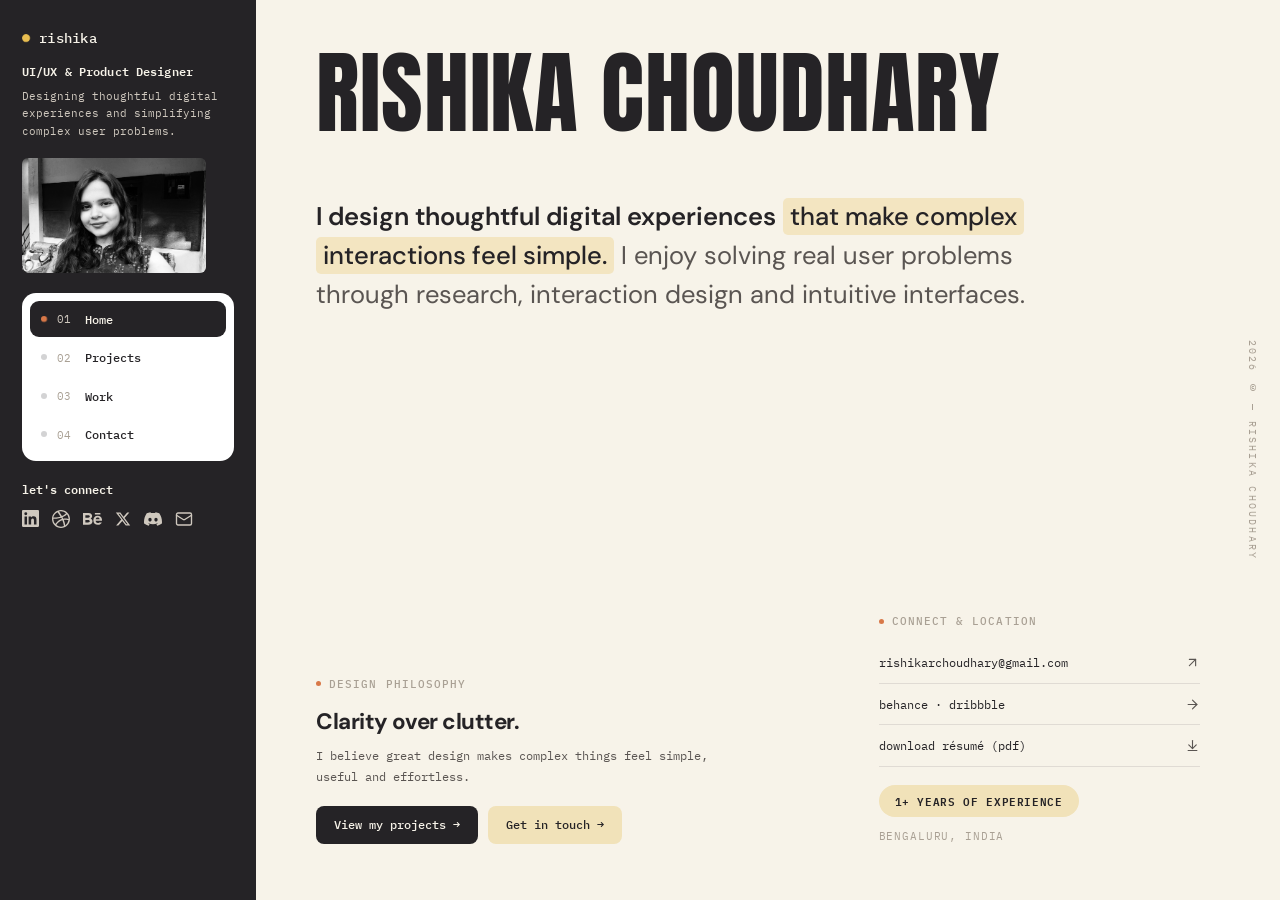
==== index.html @ 80fb3ec4 "Add Kinesize case study page and featured client-work tier (draft, unpublished) Co-Authored-By: Clau" ====
<!DOCTYPE html>
<html lang="en">
<head>
  <meta charset="UTF-8" />
  <meta name="viewport" content="width=device-width, initial-scale=1.0" />
  <title>Rishika Choudhary — UI/UX &amp; Product Designer</title>
  <meta name="description" content="Personal product design portfolio of Rishika Choudhary, UI/UX & Product Designer based in Bengaluru, India." />

  <!-- Browser tab icon -->
  <link rel="icon" href="favicon.svg" type="image/svg+xml" />

  <!-- Link preview (LinkedIn, WhatsApp, Slack, X) -->
  <meta property="og:type" content="website" />
  <meta property="og:url" content="https://rishikarc11.github.io/rishika-portfolio/" />
  <meta property="og:title" content="Rishika Choudhary — UI/UX &amp; Product Designer" />
  <meta property="og:description" content="I design thoughtful digital experiences that make complex interactions feel simple. Based in Bengaluru, India." />
  <meta property="og:image" content="https://rishikarc11.github.io/rishika-portfolio/og-image.png" />
  <meta property="og:image:width" content="1200" />
  <meta property="og:image:height" content="630" />
  <meta name="twitter:card" content="summary_large_image" />
  <meta name="twitter:title" content="Rishika Choudhary — UI/UX &amp; Product Designer" />
  <meta name="twitter:description" content="I design thoughtful digital experiences that make complex interactions feel simple." />
  <meta name="twitter:image" content="https://rishikarc11.github.io/rishika-portfolio/og-image.png" />

  <link rel="preconnect" href="https://fonts.googleapis.com" />
  <link rel="preconnect" href="https://fonts.gstatic.com" crossorigin />
  <link href="https://fonts.googleapis.com/css2?family=Anton&family=DM+Sans:ital,opsz,wght@0,9..40,400;0,9..40,500;0,9..40,600;0,9..40,700;1,9..40,400&family=IBM+Plex+Mono:wght@400;500;600&display=swap" rel="stylesheet" />
  <link rel="stylesheet" href="styles.css" />
</head>
<body>

  <!-- Mobile compact top bar -->
  <header class="mobile-header" aria-label="Mobile Navigation">
    <div class="mobile-brand">
      <span class="brand-breathe-dot" aria-hidden="true"></span>
      <span class="mobile-brand-name">rishika</span>
    </div>
    <button type="button" class="mobile-menu-toggle" id="mobileMenuToggle"
      aria-expanded="false" aria-controls="sidebar" aria-label="Open navigation menu">
      <svg width="22" height="22" viewBox="0 0 24 24" fill="none" stroke="currentColor"
        stroke-width="1.8" stroke-linecap="round" stroke-linejoin="round" aria-hidden="true">
        <line x1="4" y1="6" x2="20" y2="6"/><line x1="4" y1="12" x2="20" y2="12"/><line x1="4" y1="18" x2="20" y2="18"/>
      </svg>
    </button>
  </header>

  <div class="sidebar-backdrop" id="sidebarBackdrop" aria-hidden="true"></div>
  <div class="toast-banner" id="copyToast" role="status" aria-live="polite" hidden>Discord username copied</div>

  <div class="layout">

    <!-- =====================================================================
         FIXED LEFT SIDEBAR
         ===================================================================== -->
    <aside class="sidebar" id="sidebar" aria-label="Sidebar">
      <div class="sidebar-inner">

        <div class="sidebar-identity">
          <div class="sidebar-name-row">
            <span class="brand-breathe-dot" aria-hidden="true"></span>
            <span class="sidebar-name">rishika</span>
          </div>
          <p class="sidebar-role">UI/UX &amp; Product Designer</p>
          <p class="sidebar-bio">Designing thoughtful digital experiences and simplifying complex user problems.</p>
        </div>

        <div class="sidebar-portrait-wrap">
          <img src="portrait.jpg" alt="Portrait of Rishika Choudhary" class="sidebar-portrait" loading="eager" />
        </div>

        <!-- Navigation — 4 items, hash-based routing -->
        <nav class="sidebar-nav-card" aria-label="Primary Navigation">
          <ul class="sidebar-nav-list">
            <li>
              <a href="#home" class="sidebar-nav-link is-active" data-route="home">
                <span class="nav-dot" aria-hidden="true"></span>
                <span class="nav-num">01</span>
                <span class="nav-label">Home</span>
              </a>
            </li>
            <li>
              <a href="#projects" class="sidebar-nav-link" data-route="projects">
                <span class="nav-dot" aria-hidden="true"></span>
                <span class="nav-num">02</span>
                <span class="nav-label">Projects</span>
              </a>
            </li>
            <li>
              <a href="#work" class="sidebar-nav-link" data-route="work">
                <span class="nav-dot" aria-hidden="true"></span>
                <span class="nav-num">03</span>
                <span class="nav-label">Work</span>
              </a>
            </li>
            <li>
              <a href="#contact" class="sidebar-nav-link" data-route="contact">
                <span class="nav-dot" aria-hidden="true"></span>
                <span class="nav-num">04</span>
                <span class="nav-label">Contact</span>
              </a>
            </li>
          </ul>
        </nav>

        <!-- Social icons -->
        <div class="sidebar-connect">
          <p class="sidebar-connect-label">let's connect</p>
          <div class="sidebar-social-row">
            <a href="https://www.linkedin.com/in/rishika-choudhary-072a51272/" target="_blank" rel="noopener noreferrer" class="social-icon-link" aria-label="LinkedIn" title="LinkedIn">
              <svg width="17" height="17" viewBox="0 0 24 24" fill="currentColor" aria-hidden="true"><path d="M20.447 20.452h-3.554v-5.569c0-1.328-.027-3.037-1.852-3.037-1.853 0-2.136 1.445-2.136 2.939v5.667H9.351V9h3.414v1.561h.046c.477-.9 1.637-1.85 3.37-1.85 3.601 0 4.267 2.37 4.267 5.455v6.286zM5.337 7.433a2.062 2.062 0 0 1-2.063-2.065 2.064 2.064 0 1 1 2.063 2.065zm1.782 13.019H3.555V9h3.564v11.452zM22.225 0H1.771C.792 0 0 .774 0 1.729v20.542C0 23.227.792 24 1.771 24h20.451C23.2 24 24 23.227 24 22.271V1.729C24 .774 23.2 0 22.222 0h.003z"/></svg>
            </a>
            <a href="https://dribbble.com/R_Choudhary" target="_blank" rel="noopener noreferrer" class="social-icon-link" aria-label="Dribbble" title="Dribbble">
              <svg width="18" height="18" viewBox="0 0 24 24" fill="currentColor" aria-hidden="true"><path d="M12 0C5.372 0 0 5.373 0 12s5.372 12 12 12 12-5.373 12-12S18.628 0 12 0zm7.885 5.53a10.227 10.227 0 0 1 2.357 6.382c-.348-.072-3.83-.778-7.34-.336-.074-.176-.145-.354-.223-.532a27.97 27.97 0 0 0-.697-1.458c3.875-1.578 5.636-3.84 5.903-4.056zM12 1.77a10.2 10.2 0 0 1 6.727 2.523c-.226.185-1.825 2.266-5.515 3.694-1.7-3.11-3.588-5.657-3.888-6.051A10.253 10.253 0 0 1 12 1.77zM7.394 2.86c.29.383 2.138 2.93 3.854 5.984-4.862 1.292-9.152 1.268-9.607 1.263A10.258 10.258 0 0 1 7.394 2.86zM1.756 12.01v-.313c.438.009 5.479.08 10.67-1.466.298.582.58 1.174.84 1.773-.134.038-.27.078-.404.12-5.318 1.718-8.152 6.404-8.382 6.803a10.18 10.18 0 0 1-2.724-6.917zM12 22.244a10.17 10.17 0 0 1-6.29-2.167c.184-.38 2.687-4.812 8.07-6.517.03-.01.057-.018.086-.027a37.39 37.39 0 0 1 2.094 7.775A10.175 10.175 0 0 1 12 22.244zm5.676-1.737a39.158 39.158 0 0 0-1.933-7.434c3.133-.497 5.878.316 6.22.426a10.236 10.236 0 0 1-4.287 7.008z"/></svg>
            </a>
            <a href="https://www.behance.net/rishikachoudha3" target="_blank" rel="noopener noreferrer" class="social-icon-link" aria-label="Behance" title="Behance">
              <svg width="19" height="19" viewBox="0 0 24 24" fill="currentColor" aria-hidden="true"><path d="M22 7h-7v-2h7v2zm1.726 10c-.442 1.297-2.029 3-5.101 3-3.074 0-5.564-1.729-5.564-5.675 0-3.91 2.325-5.92 5.466-5.92 3.082 0 4.964 1.782 5.375 4.426.078.506.109 1.188.095 2.14H15.97c.13 3.211 3.483 3.312 4.588 2.029h3.168zm-7.686-4h4.965c-.105-1.547-1.136-2.219-2.477-2.219-1.466 0-2.277.768-2.488 2.219zm-9.574 6.988H0V5.021h6.953c5.476.081 5.58 5.444 2.72 6.906 3.461 1.26 3.577 8.061-3.207 8.061zM3 11h3.584c2.508 0 2.906-3-.312-3H3v3zm3.391 3H3v3.016h3.341c3.055 0 2.868-3.016.05-3.016z"/></svg>
            </a>
            <a href="https://x.com/RishikaCho81977" target="_blank" rel="noopener noreferrer" class="social-icon-link" aria-label="X (Twitter)" title="X (Twitter)">
              <svg width="16" height="16" viewBox="0 0 24 24" fill="currentColor" aria-hidden="true"><path d="M18.244 2.25h3.308l-7.227 8.26 8.502 11.24H16.17l-5.214-6.817L4.99 21.75H1.68l7.73-8.835L1.254 2.25H8.08l4.713 6.231zm-1.161 17.52h1.833L7.084 4.126H5.117z"/></svg>
            </a>
            <button type="button" class="social-icon-link discord-copy-btn" data-discord="rishikarc"
              aria-label="Copy Discord username rishikarc" title="Copy Discord username: rishikarc">
              <svg width="18" height="18" viewBox="0 0 24 24" fill="currentColor" aria-hidden="true"><path d="M20.317 4.37a19.791 19.791 0 0 0-4.885-1.515.074.074 0 0 0-.079.037c-.21.375-.444.864-.608 1.25a18.27 18.27 0 0 0-5.487 0 12.64 12.64 0 0 0-.617-1.25.077.077 0 0 0-.079-.037A19.736 19.736 0 0 0 3.677 4.37a.07.07 0 0 0-.032.027C.533 9.046-.32 13.58.099 18.057a.082.082 0 0 0 .031.057 19.9 19.9 0 0 0 5.993 3.03.078.078 0 0 0 .084-.028c.462-.63.874-1.295 1.226-1.994.021-.041.001-.09-.041-.106a13.107 13.107 0 0 1-1.872-.892.077.077 0 0 1-.008-.128 10.2 10.2 0 0 0 .372-.292.074.074 0 0 1 .077-.01c3.928 1.793 8.18 1.793 12.062 0a.074.074 0 0 1 .078.01c.12.098.246.198.373.292a.077.077 0 0 1-.006.127 12.299 12.299 0 0 1-1.873.892.077.077 0 0 0-.041.107c.36.698.772 1.362 1.225 1.993a.076.076 0 0 0 .084.028 19.839 19.839 0 0 0 6.002-3.03.077.077 0 0 0 .032-.054c.5-5.177-.838-9.674-3.549-13.66a.061.061 0 0 0-.031-.028zM8.02 15.33c-1.183 0-2.157-1.085-2.157-2.419 0-1.333.956-2.419 2.157-2.419 1.21 0 2.176 1.096 2.157 2.42 0 1.333-.956 2.418-2.157 2.418zm7.975 0c-1.183 0-2.157-1.085-2.157-2.419 0-1.333.955-2.419 2.157-2.419 1.21 0 2.176 1.096 2.157 2.42 0 1.333-.946 2.418-2.157 2.418z"/></svg>
            </button>
            <a href="mailto:rishikarchoudhary@gmail.com" class="social-icon-link" aria-label="Email" title="rishikarchoudhary@gmail.com">
              <svg width="18" height="18" viewBox="0 0 24 24" fill="none" stroke="currentColor" stroke-width="1.8" stroke-linecap="round" stroke-linejoin="round" aria-hidden="true"><rect width="20" height="16" x="2" y="4" rx="2"/><path d="m22 7-8.97 5.7a1.94 1.94 0 0 1-2.06 0L2 7"/></svg>
            </a>
          </div>
        </div>

      </div>
    </aside>

    <!-- =====================================================================
         MAIN CONTENT — pages swapped by router
         ===================================================================== -->
    <main class="main-content" id="mainContent" aria-live="polite">

      <div class="vertical-copyright" aria-hidden="true">2026 &copy; &mdash; RISHIKA CHOUDHARY</div>

      <!-- PAGE: HOME -->
      <div class="page" id="page-home">
        <section class="hero-section" aria-label="Introduction">
          <div class="hero-top">
            <h1 class="hero-display-name">RISHIKA CHOUDHARY</h1>
            <p class="hero-intro">
              <strong class="intro-strong">I design thoughtful digital experiences</strong>
              <span class="intro-highlight">that make complex interactions feel simple.</span>
              I enjoy solving real user problems through research, interaction design and intuitive interfaces.
            </p>
          </div>

          <div class="hero-lower">
            <div class="hero-col-left">
              <div class="meta-label">
                <span class="sage-dot-sm" aria-hidden="true"></span>
                <span>DESIGN PHILOSOPHY</span>
              </div>
              <h2 class="philosophy-heading">Clarity over clutter.</h2>
              <p class="philosophy-copy">I believe great design makes complex things feel simple, useful and effortless.</p>
              <div class="hero-cta-group">
                <a href="#projects" class="btn btn-primary js-nav-link" data-route="projects">
                  <span>View my projects</span><span aria-hidden="true">&rarr;</span>
                </a>
                <a href="#contact" class="btn btn-secondary js-nav-link" data-route="contact">
                  <span>Get in touch</span><span aria-hidden="true">&rarr;</span>
                </a>
              </div>
            </div>

            <div class="hero-col-right">
              <div class="meta-label">
                <span class="sage-dot-sm" aria-hidden="true"></span>
                <span>CONNECT &amp; LOCATION</span>
              </div>
              <div class="hero-links-list">
                <a href="mailto:rishikarchoudhary@gmail.com" class="hero-row-link">
                  <span>rishikarchoudhary@gmail.com</span>
                  <svg width="15" height="15" viewBox="0 0 24 24" fill="none" stroke="currentColor" stroke-width="1.8" stroke-linecap="round" stroke-linejoin="round" aria-hidden="true"><path d="M7 7h10v10"/><path d="M7 17 17 7"/></svg>
                </a>
                <a href="https://www.behance.net/rishikachoudha3" target="_blank" rel="noopener noreferrer" class="hero-row-link">
                  <span>behance &middot; dribbble</span>
                  <svg width="15" height="15" viewBox="0 0 24 24" fill="none" stroke="currentColor" stroke-width="1.8" stroke-linecap="round" stroke-linejoin="round" aria-hidden="true"><path d="M5 12h14"/><path d="m12 5 7 7-7 7"/></svg>
                </a>
                <a href="Rishika-Choudhary-Resume.pdf" download class="hero-row-link">
                  <span>download résumé (pdf)</span>
                  <svg width="15" height="15" viewBox="0 0 24 24" fill="none" stroke="currentColor" stroke-width="1.8" stroke-linecap="round" stroke-linejoin="round" aria-hidden="true"><path d="M12 4v12"/><path d="m6 11 6 6 6-6"/><path d="M5 20h14"/></svg>
                </a>
              </div>
              <div class="hero-badge-row">
                <span class="pastel-badge">1+ YEARS OF EXPERIENCE</span>
                <span class="location-tag">BENGALURU, INDIA</span>
              </div>
            </div>
          </div>
        </section>

      </div>

      <!-- PAGE: PROJECTS -->
      <div class="page" id="page-projects" hidden>
        <section class="page-section" aria-label="Projects">
          <div class="page-header">
            <div class="meta-label">
              <span class="sage-dot-sm" aria-hidden="true"></span>
              <span>02 / SELECTED WORK</span>
            </div>
            <h2 class="page-title">Projects &amp; Case Studies</h2>
            <p class="page-subtitle">Client products designed to developer handoff, plus self-initiated concept explorations across banking, travel, fitness and pet care.</p>
          </div>

          <!-- Featured: client work -->
          <div class="cat-label-row">
            <span class="cat-label-text">Featured &middot; Client work</span>
          </div>

          <div class="featured-grid">

            <!-- Kinesize -->
            <a href="kinesize.html" class="featured-card" aria-label="Read the Kinesize case study">
              <div class="featured-thumb-wrap">
                <img src="work/kinesize/cover.png" alt="Kinesize merchant dashboard showing KPI cards and a what-needs-your-attention panel" class="featured-thumb-img" loading="lazy" />
              </div>
              <div class="featured-body">
                <div class="project-top-row">
                  <span class="project-num">01</span>
                  <span class="project-cat-pill">B2B SaaS &middot; Shopify</span>
                </div>
                <h3 class="project-title">Kinesize</h3>
                <p class="featured-summary">A merchant dashboard that turns sizing data into decisions. Movement-based size recommendations for sportswear stores: setup flow, live dashboard, on-store fit widget and marketing site, designed end to end to developer handoff.</p>
                <ul class="featured-meta">
                  <li>Product designer, end to end</li>
                  <li>Designed to handoff &middot; unlaunched</li>
                  <li>Dashboard &middot; Widget &middot; Web</li>
                </ul>
                <span class="featured-cta">
                  Read case study
                  <svg width="13" height="13" viewBox="0 0 24 24" fill="none" stroke="currentColor" stroke-width="2.2" stroke-linecap="round" stroke-linejoin="round" aria-hidden="true"><path d="M5 12h14"/><path d="m12 5 7 7-7 7"/></svg>
                </span>
              </div>
            </a>

          </div>

          <!-- Category: concept explorations, mobile -->
          <div class="cat-label-row cat-label-row--spaced">
            <span class="cat-label-text">Concept explorations &middot; Mobile</span>
          </div>
          <p class="concept-note">Self-initiated projects. Not shipped; built to practise research, flows and interface craft.</p>

          <div class="projects-grid">

            <!-- 01 Northfield -->
            <article class="project-card" tabindex="0">
              <div class="project-thumb-wrap">
                <img src="northfield-cover.png" alt="Northfield Mobile Banking project cover" class="project-thumb-img" loading="lazy" />
              </div>
              <div class="project-card-body">
                <div class="project-top-row">
                  <span class="project-num">01</span>
                  <span class="project-cat-pill">Mobile Banking</span>
                </div>
                <h3 class="project-title">Northfield</h3>
                <div class="psi-stack">
                  <div class="psi-item psi-problem">
                    <span class="psi-label">PROBLEM STATEMENT</span>
                    <p class="psi-text">Mobile banking users need a clear and convenient way to manage everyday financial activities without navigating complicated interfaces.</p>
                  </div>
                  <div class="psi-item psi-solution">
                    <span class="psi-label">SOLUTION</span>
                    <p class="psi-text">A mobile banking experience designed around accessible financial information and straightforward banking interactions, guiding new members through their first 90 days.</p>
                  </div>
                  <div class="psi-item psi-impact">
                    <span class="psi-label">IMPACT</span>
                    <p class="psi-text">Aims to make everyday banking tasks easier to understand and manage through a more intuitive onboarding and account-management interface.</p>
                  </div>
                </div>
                <a href="https://www.behance.net/gallery/258571483/Northfield-Mobile-Banking" target="_blank" rel="noopener noreferrer" class="project-behance-link">
                  View full project on Behance
                  <svg width="12" height="12" viewBox="0 0 24 24" fill="none" stroke="currentColor" stroke-width="2.2" stroke-linecap="round" stroke-linejoin="round" aria-hidden="true"><path d="M7 7h10v10"/><path d="M7 17 17 7"/></svg>
                </a>
              </div>
            </article>

            <!-- 02 hop -->
            <article class="project-card" tabindex="0">
              <div class="project-thumb-wrap">
                <img src="hop-cover.png" alt="hop Shared Airport Cab App project cover" class="project-thumb-img" loading="lazy" />
              </div>
              <div class="project-card-body">
                <div class="project-top-row">
                  <span class="project-num">02</span>
                  <span class="project-cat-pill">Shared Airport Cab</span>
                </div>
                <h3 class="project-title">hop</h3>
                <div class="psi-stack">
                  <div class="psi-item psi-problem">
                    <span class="psi-label">PROBLEM STATEMENT</span>
                    <p class="psi-text">Airport travellers need a convenient way to find and coordinate shared cab rides, making airport transportation easier to plan and more affordable.</p>
                  </div>
                  <div class="psi-item psi-solution">
                    <span class="psi-label">SOLUTION</span>
                    <p class="psi-text">A shared airport cab booking experience with pool, women-only, and solo ride options — helping travellers discover and coordinate suitable rides through a streamlined interface.</p>
                  </div>
                  <div class="psi-item psi-impact">
                    <span class="psi-label">IMPACT</span>
                    <p class="psi-text">Aims to simplify airport commute planning and make shared transportation more convenient and cost-effective for everyday travellers.</p>
                  </div>
                </div>
                <a href="https://www.behance.net/gallery/258552567/Hop-Shared-Airport-Cab-App-UIUX-Case-Study" target="_blank" rel="noopener noreferrer" class="project-behance-link">
                  View full project on Behance
                  <svg width="12" height="12" viewBox="0 0 24 24" fill="none" stroke="currentColor" stroke-width="2.2" stroke-linecap="round" stroke-linejoin="round" aria-hidden="true"><path d="M7 7h10v10"/><path d="M7 17 17 7"/></svg>
                </a>
              </div>
            </article>

            <!-- 03 Voya -->
            <article class="project-card" tabindex="0">
              <div class="project-thumb-wrap">
                <img src="voya-cover.png" alt="Voya Travel App project cover" class="project-thumb-img" loading="lazy" />
              </div>
              <div class="project-card-body">
                <div class="project-top-row">
                  <span class="project-num">03</span>
                  <span class="project-cat-pill">Travel App</span>
                </div>
                <h3 class="project-title">Voya</h3>
                <div class="psi-stack">
                  <div class="psi-item psi-problem">
                    <span class="psi-label">PROBLEM STATEMENT</span>
                    <p class="psi-text">Planning a trip involves managing bookings, travel documents, itineraries and communication across different apps, making the journey difficult to organise.</p>
                  </div>
                  <div class="psi-item psi-solution">
                    <span class="psi-label">SOLUTION</span>
                    <p class="psi-text">A travel companion app combining curated packages, document storage, personalised checklists, itineraries, group chats, smart reminders and SOS features in one place.</p>
                  </div>
                  <div class="psi-item psi-impact">
                    <span class="psi-label">IMPACT</span>
                    <p class="psi-text">Creates a more organised and connected travel experience, helping travellers manage journeys with greater confidence and less fragmentation.</p>
                  </div>
                </div>
                <a href="https://www.behance.net/gallery/228704761/Voya-Travel-App-UIUX-Casestudy" target="_blank" rel="noopener noreferrer" class="project-behance-link">
                  View full project on Behance
                  <svg width="12" height="12" viewBox="0 0 24 24" fill="none" stroke="currentColor" stroke-width="2.2" stroke-linecap="round" stroke-linejoin="round" aria-hidden="true"><path d="M7 7h10v10"/><path d="M7 17 17 7"/></svg>
                </a>
              </div>
            </article>

            <!-- 04 PetNest -->
            <article class="project-card" tabindex="0">
              <div class="project-thumb-wrap">
                <img src="petnest-cover.png" alt="PetNest Pet Care App project cover" class="project-thumb-img" loading="lazy" />
              </div>
              <div class="project-card-body">
                <div class="project-top-row">
                  <span class="project-num">04</span>
                  <span class="project-cat-pill">Pet Care App</span>
                </div>
                <h3 class="project-title">PetNest</h3>
                <div class="psi-stack">
                  <div class="psi-item psi-problem">
                    <span class="psi-label">PROBLEM STATEMENT</span>
                    <p class="psi-text">Pet parents often manage grooming, vaccinations, deworming, everyday essentials and caretaker services across multiple platforms — creating fragmented, stressful workflows.</p>
                  </div>
                  <div class="psi-item psi-solution">
                    <span class="psi-label">SOLUTION</span>
                    <p class="psi-text">A mobile pet-care experience combining pet profiles, health reminders, service bookings, an online store, caretaker hiring and payment tracking in one organised app.</p>
                  </div>
                  <div class="psi-item psi-impact">
                    <span class="psi-label">IMPACT</span>
                    <p class="psi-text">Aims to simplify pet parenting by bringing essential care activities and services into a single, accessible experience.</p>
                  </div>
                </div>
                <a href="https://www.behance.net/gallery/225611419/PetNest-Pet-Care-App-UIUX-Casestudy" target="_blank" rel="noopener noreferrer" class="project-behance-link">
                  View full project on Behance
                  <svg width="12" height="12" viewBox="0 0 24 24" fill="none" stroke="currentColor" stroke-width="2.2" stroke-linecap="round" stroke-linejoin="round" aria-hidden="true"><path d="M7 7h10v10"/><path d="M7 17 17 7"/></svg>
                </a>
              </div>
            </article>

          </div><!-- /projects-grid row 1 -->

          <!-- Category: Dashboard & Web Design -->
          <div class="cat-label-row cat-label-row--spaced">
            <span class="cat-label-text">Concept explorations &middot; Web</span>
          </div>

          <div class="projects-grid">

            <!-- 05 FitTrack Website -->
            <article class="project-card" tabindex="0">
              <div class="project-thumb-wrap">
                <img src="fittrack-website-cover.png" alt="FitTrack Responsive Website project cover" class="project-thumb-img" loading="lazy" />
              </div>
              <div class="project-card-body">
                <div class="project-top-row">
                  <span class="project-num">05</span>
                  <span class="project-cat-pill">Responsive Website</span>
                </div>
                <h3 class="project-title">FitTrack <span class="project-title-sub">Website</span></h3>
                <div class="psi-stack">
                  <div class="psi-item psi-problem">
                    <span class="psi-label">PROBLEM STATEMENT</span>
                    <p class="psi-text">People need an accessible way to monitor fitness goals and workout progress while managing health activities consistently across devices.</p>
                  </div>
                  <div class="psi-item psi-solution">
                    <span class="psi-label">SOLUTION</span>
                    <p class="psi-text">A responsive fitness website featuring personalised fitness plans, calorie tracking, step counts, heart-rate insights and flexible workout schedules accessible from any screen size.</p>
                  </div>
                  <div class="psi-item psi-impact">
                    <span class="psi-label">IMPACT</span>
                    <p class="psi-text">Aims to help users stay consistent with fitness goals through accessible information, clear navigation and motivational tools across desktop and mobile.</p>
                  </div>
                </div>
                <a href="https://www.behance.net/gallery/226906173/FitTrack-Responsive-Website-UIUX-Casestudy" target="_blank" rel="noopener noreferrer" class="project-behance-link">
                  View full project on Behance
                  <svg width="12" height="12" viewBox="0 0 24 24" fill="none" stroke="currentColor" stroke-width="2.2" stroke-linecap="round" stroke-linejoin="round" aria-hidden="true"><path d="M7 7h10v10"/><path d="M7 17 17 7"/></svg>
                </a>
              </div>
            </article>

            <!-- 06 FitTrack Dashboard -->
            <article class="project-card" tabindex="0">
              <div class="project-thumb-wrap">
                <img src="fittrack-dashboard-cover.png" alt="FitTrack Fitness Tracking Dashboard project cover" class="project-thumb-img" loading="lazy" />
              </div>
              <div class="project-card-body">
                <div class="project-top-row">
                  <span class="project-num">06</span>
                  <span class="project-cat-pill">Fitness Dashboard</span>
                </div>
                <h3 class="project-title">FitTrack <span class="project-title-sub">Dashboard</span></h3>
                <div class="psi-stack">
                  <div class="psi-item psi-problem">
                    <span class="psi-label">PROBLEM STATEMENT</span>
                    <p class="psi-text">Managing workouts, health data, meal planning and fitness progress across different tools makes it difficult to maintain a clear picture of personal fitness.</p>
                  </div>
                  <div class="psi-item psi-solution">
                    <span class="psi-label">SOLUTION</span>
                    <p class="psi-text">A centralised fitness dashboard bringing workout tracking, health monitoring (calories, heart rate, steps), meal planning and progress updates into one unified interface.</p>
                  </div>
                  <div class="psi-item psi-impact">
                    <span class="psi-label">IMPACT</span>
                    <p class="psi-text">Helps users stay organised and understand their fitness progress without switching between multiple applications or losing track of their data.</p>
                  </div>
                </div>
                <a href="https://www.behance.net/gallery/226137691/FitTrack-Fitness-Tracking-Dashboard-UIUX-Casestudy" target="_blank" rel="noopener noreferrer" class="project-behance-link">
                  View full project on Behance
                  <svg width="12" height="12" viewBox="0 0 24 24" fill="none" stroke="currentColor" stroke-width="2.2" stroke-linecap="round" stroke-linejoin="round" aria-hidden="true"><path d="M7 7h10v10"/><path d="M7 17 17 7"/></svg>
                </a>
              </div>
            </article>

          </div><!-- /projects-grid row 2 -->
        </section>
      </div>

      <!-- PAGE: WORK -->
      <div class="page" id="page-work" hidden>
        <section class="page-section" aria-label="Professional Experience">
          <div class="page-header">
            <div class="meta-label">
              <span class="sage-dot-sm" aria-hidden="true"></span>
              <span>03 / WORK</span>
            </div>
            <h2 class="page-title">Professional Experience</h2>
            <p class="page-subtitle">My career in product design, UX, and cross-functional collaboration.</p>
          </div>

          <div class="experience-list">
            <article class="experience-item">
              <div class="experience-meta">
                <span class="experience-company">Hire My Idea</span>
                <span class="experience-date">December 2025 &ndash; Present</span>
              </div>
              <h4 class="experience-role">UI/UX Designer</h4>
              <ul class="experience-points">
                <li>Led end-to-end design across 6 early-stage products, including 3 mobile applications and 3 websites with SaaS dashboards.</li>
                <li>Delivered 6 interactive prototypes from discovery to design handoff.</li>
                <li>Conducted competitor analysis across all 6 products, developed information architecture, and mapped 6 end-to-end user flows.</li>
                <li>Designed 2,000+ screens and UI states; used Claude, ChatGPT, Google Stitch, Lovable, and Bolt for research synthesis, ideation, and prototyping.</li>
              </ul>
            </article>

            <article class="experience-item">
              <div class="experience-meta">
                <span class="experience-company">Legacy Note</span>
                <span class="experience-date">January 2026 &ndash; February 2026</span>
              </div>
              <h4 class="experience-role">UX Design Intern</h4>
              <ul class="experience-points">
                <li>Designed a digital estate planning platform from scratch in 8 weeks.</li>
                <li>Developed 3 research-backed personas, mapped 2 core user journeys, and delivered prototypes across 4 key screen types.</li>
                <li>Applied WCAG accessibility standards; identified a critical invitation-flow security issue before development, helping prevent 2&ndash;3 sprints of rework.</li>
              </ul>
            </article>

            <article class="experience-item">
              <div class="experience-meta">
                <span class="experience-company">Phantasm Solutions Pvt Ltd</span>
                <span class="experience-date">July 2025 &ndash; October 2025</span>
              </div>
              <h4 class="experience-role">UI/UX Design Intern</h4>
              <ul class="experience-points">
                <li>Designed 5+ feature prototypes and informed the deployment of 2 features.</li>
                <li>Identified 15+ usability issues and reduced development rework by approximately 15%.</li>
              </ul>
            </article>

            <article class="experience-item">
              <div class="experience-meta">
                <span class="experience-company">Arvind Limited</span>
                <span class="experience-date">August 2023 &ndash; January 2024</span>
              </div>
              <h4 class="experience-role">Executive Merchandiser / Product Developer &ndash; Levi's</h4>
              <ul class="experience-points">
                <li>Achieved 98% on-time delivery and reduced production delays by approximately 15% through proactive vendor and sampling coordination.</li>
              </ul>
            </article>
          </div>

          <div class="credentials-grid">
            <div class="credential-card">
              <span class="credential-label">EDUCATION</span>
              <p class="credential-title">B.Tech &ndash; Textile Technology</p>
              <p class="credential-meta">Visvesvaraya Technological University &middot; 2019 &ndash; 2023</p>
            </div>
            <div class="credential-card">
              <span class="credential-label">CERTIFICATION</span>
              <p class="credential-title">Advanced UI/UX Design</p>
              <p class="credential-meta">Aspira Designs &middot; December 2024 &ndash; April 2025</p>
            </div>
          </div>
        </section>
      </div>

      <!-- PAGE: CONTACT -->
      <div class="page" id="page-contact" hidden>
        <section class="page-section contact-page-section" aria-label="Contact">
          <div class="contact-card">
            <div class="page-header" style="margin-bottom:0;">
              <div class="meta-label">
                <span class="sage-dot-sm" aria-hidden="true"></span>
                <span>04 / CONTACT</span>
              </div>
              <h2 class="page-title">Let's build something thoughtful together.</h2>
              <p class="page-subtitle" style="max-width:520px;">Open to product design opportunities, UI/UX collaborations and creative conversations. Feel free to reach out directly.</p>
            </div>

            <div class="contact-primary-row">
              <a href="mailto:rishikarchoudhary@gmail.com" class="contact-email-link">
                <span>rishikarchoudhary@gmail.com</span>
                <svg width="16" height="16" viewBox="0 0 24 24" fill="none" stroke="currentColor" stroke-width="1.8" stroke-linecap="round" stroke-linejoin="round" aria-hidden="true"><path d="M7 7h10v10"/><path d="M7 17 17 7"/></svg>
              </a>
            </div>

            <div class="contact-platforms-grid">
              <a href="https://www.linkedin.com/in/rishika-choudhary-072a51272/" target="_blank" rel="noopener noreferrer" class="contact-platform-item">
                <span class="platform-name">LinkedIn</span><span class="platform-arrow" aria-hidden="true">&nearr;</span>
              </a>
              <a href="https://dribbble.com/R_Choudhary" target="_blank" rel="noopener noreferrer" class="contact-platform-item">
                <span class="platform-name">Dribbble</span><span class="platform-arrow" aria-hidden="true">&nearr;</span>
              </a>
              <a href="https://www.behance.net/rishikachoudha3" target="_blank" rel="noopener noreferrer" class="contact-platform-item">
                <span class="platform-name">Behance</span><span class="platform-arrow" aria-hidden="true">&nearr;</span>
              </a>
              <a href="https://x.com/RishikaCho81977" target="_blank" rel="noopener noreferrer" class="contact-platform-item">
                <span class="platform-name">X / Twitter</span><span class="platform-arrow" aria-hidden="true">&nearr;</span>
              </a>
              <button type="button" class="contact-platform-item discord-copy-btn" data-discord="rishikarc" aria-label="Copy Discord username rishikarc">
                <span class="platform-name">Discord &middot; rishikarc</span><span class="platform-arrow">Copy</span>
              </button>
              <a href="mailto:rishikarchoudhary@gmail.com" class="contact-platform-item">
                <span class="platform-name">Email</span><span class="platform-arrow" aria-hidden="true">&nearr;</span>
              </a>
              <a href="Rishika-Choudhary-Resume.pdf" download class="contact-platform-item">
                <span class="platform-name">Résumé (PDF)</span><span class="platform-arrow" aria-hidden="true">&darr;</span>
              </a>
            </div>
          </div>
        </section>
      </div>

    </main>
  </div>

  <script src="main.js"></script>
</body>
</html>
---- styles.css ----
/* ==========================================================================
   RISHIKA CHOUDHARY — PORTFOLIO
   Warm Editorial Design System + Multi-Page SPA Layout
   ========================================================================== */

:root {
  --warm-ivory:    #F7F3E9;
  --deep-charcoal: #252326;
  --mustard-yellow:#E8BD50;
  --burnt-orange:  #D87848;
  --butter-cream:  #F1E2B9;
  --warm-taupe:    #A9A094;

  --plum-charcoal: var(--deep-charcoal);
  --ink-muted:     #5A5552;
  --ink-subtle:    var(--warm-taupe);
  --sidebar-muted: #CFC8BE;
  --border-soft:   rgba(37,35,38,0.11);
  --mustard-tint:  rgba(232,189,80,0.26);
  --butter-surface:rgba(241,226,185,0.42);
  --white:         #FFFFFF;

  --font-display: 'Anton', Impact, sans-serif;
  --font-mono:    'IBM Plex Mono', ui-monospace, SFMono-Regular, Menlo, monospace;
  --font-sans:    'DM Sans', -apple-system, BlinkMacSystemFont, sans-serif;

  --sidebar-width: clamp(252px, 20vw, 302px);
  --ease:          cubic-bezier(0.22,1,0.36,1);
  --fast:          180ms;
  --medium:        240ms;
}

/* Reset */
*,*::before,*::after{box-sizing:border-box;margin:0;padding:0;}
html{font-size:16px;-webkit-font-smoothing:antialiased;-moz-osx-font-smoothing:grayscale;}
body{background:var(--warm-ivory);color:var(--plum-charcoal);font-family:var(--font-sans);line-height:1.5;overflow-x:hidden;}
img{display:block;max-width:100%;}
a{color:inherit;text-decoration:none;}
button{font:inherit;color:inherit;background:none;border:none;cursor:pointer;}
ul{list-style:none;}

a:focus-visible,
button:focus-visible{outline:2px solid var(--burnt-orange);outline-offset:3px;border-radius:6px;}

/* ==========================================================================
   KEYFRAMES
   ========================================================================== */
@keyframes brand-breathe{
  0%,100%{transform:scale(0.9);opacity:.8;}
  50%{transform:scale(1.45);opacity:1;}
}
@keyframes nav-pulse{
  0%,100%{opacity:1;transform:scale(1.1);}
  50%{opacity:.18;transform:scale(.72);}
}
@keyframes page-in{
  from{opacity:0;transform:translateY(10px);}
  to{opacity:1;transform:translateY(0);}
}

/* ==========================================================================
   LAYOUT
   ========================================================================== */
.layout{display:flex;min-height:100vh;}

/* ==========================================================================
   SIDEBAR
   ========================================================================== */
.sidebar{
  position:fixed;top:0;left:0;
  width:var(--sidebar-width);height:100vh;
  background:var(--plum-charcoal);color:var(--warm-ivory);
  z-index:50;overflow-y:auto;scrollbar-width:none;
}
.sidebar::-webkit-scrollbar{display:none;}

.sidebar-inner{
  display:flex;flex-direction:column;min-height:100%;
  padding:28px 22px 26px;gap:18px;
}

/* Identity */
.sidebar-identity{display:flex;flex-direction:column;gap:7px;}
.sidebar-name-row{display:flex;align-items:center;gap:9px;}

.brand-breathe-dot{
  width:8px;height:8px;border-radius:50%;
  background:var(--mustard-yellow);flex-shrink:0;
  animation:brand-breathe 2.6s ease-in-out infinite;
  will-change:transform,opacity;
}
.sage-dot-sm{
  width:5px;height:5px;border-radius:50%;
  background:var(--burnt-orange);flex-shrink:0;display:inline-block;
}

.sidebar-name{font-family:var(--font-mono);font-size:.86rem;font-weight:500;letter-spacing:.02em;color:var(--warm-ivory);}
.sidebar-role{font-family:var(--font-mono);font-size:.76rem;font-weight:600;color:var(--warm-ivory);letter-spacing:.01em;margin-top:6px;}
.sidebar-bio{font-family:var(--font-mono);font-size:.71rem;line-height:1.55;color:var(--sidebar-muted);}

/* Portrait */
.sidebar-portrait-wrap{width:100%;max-width:184px;border-radius:6px;overflow:hidden;background:rgba(247,243,233,.07);}
.sidebar-portrait{width:100%;aspect-ratio:16/10;object-fit:cover;object-position:center 22%;}

/* Nav card */
.sidebar-nav-card{background:var(--white);border-radius:14px;padding:8px;margin-top:2px;}
.sidebar-nav-list{display:flex;flex-direction:column;gap:2px;}

.sidebar-nav-link{
  display:flex;align-items:center;gap:10px;
  padding:9px 11px;border-radius:9px;
  font-family:var(--font-mono);font-size:.77rem;color:var(--plum-charcoal);
  transition:background var(--fast) var(--ease),color var(--fast) var(--ease);
}
.sidebar-nav-link .nav-dot{
  width:6px;height:6px;border-radius:50%;
  background:rgba(37,35,38,.2);flex-shrink:0;
  transition:background var(--fast) var(--ease);
}
.sidebar-nav-link .nav-num{color:var(--ink-subtle);font-size:.71rem;min-width:18px;}
.sidebar-nav-link .nav-label{font-weight:500;}

.sidebar-nav-link:hover:not(.is-active){background:var(--warm-ivory);}
.sidebar-nav-link.is-active{background:var(--plum-charcoal);color:var(--warm-ivory);}
.sidebar-nav-link.is-active .nav-dot{
  background:var(--burnt-orange);
  animation:nav-pulse 1.4s ease-in-out infinite;
  will-change:opacity,transform;
}
.sidebar-nav-link.is-active .nav-num{color:var(--sidebar-muted);}

/* Social icons */
.sidebar-connect{margin-top:2px;display:flex;flex-direction:column;gap:11px;}
.sidebar-connect-label{font-family:var(--font-mono);font-size:.73rem;font-weight:600;color:var(--warm-ivory);}
.sidebar-social-row{display:flex;align-items:center;flex-wrap:wrap;gap:13px;}
.social-icon-link{display:inline-flex;align-items:center;justify-content:center;color:var(--sidebar-muted);transition:color var(--fast) var(--ease),transform var(--fast) var(--ease);}
.social-icon-link:hover{color:var(--burnt-orange);transform:translateY(-2px);}

/* ==========================================================================
   TOAST
   ========================================================================== */
.toast-banner{
  position:fixed;bottom:24px;right:28px;z-index:100;
  background:var(--plum-charcoal);color:var(--warm-ivory);
  border:1px solid var(--burnt-orange);
  padding:10px 18px;border-radius:10px;
  font-family:var(--font-mono);font-size:.75rem;
  box-shadow:0 10px 28px rgba(37,35,38,.18);
  opacity:0;transform:translateY(8px);
  transition:opacity .2s ease,transform .2s ease;
}
.toast-banner.is-visible{opacity:1;transform:translateY(0);}

/* ==========================================================================
   MAIN CONTENT AREA
   ========================================================================== */
.main-content{
  margin-left:var(--sidebar-width);flex:1;
  min-height:100vh;background:var(--warm-ivory);
  position:relative;
}

/* Page switching */
.page{display:none;}
.page.is-active{
  display:block;
  animation:page-in var(--medium) var(--ease) both;
}

/* Vertical copyright */
.vertical-copyright{
  position:fixed;top:50%;right:20px;transform:translateY(-50%);
  writing-mode:vertical-rl;text-orientation:mixed;
  font-family:var(--font-mono);font-size:.63rem;letter-spacing:.22em;
  color:var(--ink-subtle);user-select:none;pointer-events:none;z-index:20;
}

/* ==========================================================================
   HOME PAGE
   ========================================================================== */
.hero-section{
  min-height:100vh;display:flex;flex-direction:column;
  justify-content:space-between;
  padding:52px 80px 56px 60px;max-width:1240px;
}
.hero-top{display:flex;flex-direction:column;}

.hero-display-name{
  font-family:var(--font-display);
  font-size:clamp(3.5rem,7vw,6.6rem);
  font-weight:400;line-height:.93;letter-spacing:.01em;text-transform:uppercase;
  color:var(--plum-charcoal);margin-bottom:clamp(40px,7vh,84px);
}
.hero-intro{
  font-family:var(--font-sans);
  font-size:clamp(1.25rem,2vw,1.78rem);
  font-weight:400;line-height:1.52;color:var(--ink-muted);max-width:720px;
}
.hero-intro .intro-strong{font-weight:600;color:var(--plum-charcoal);}
.hero-intro .intro-highlight{
  color:var(--plum-charcoal);font-weight:500;
  background:var(--mustard-tint);padding:2px 7px;
  border-radius:5px;box-decoration-break:clone;-webkit-box-decoration-break:clone;
}

.hero-lower{
  margin-top:clamp(52px,9vh,104px);
  display:grid;grid-template-columns:minmax(0,1.35fr) minmax(0,.85fr);
  gap:52px;align-items:end;
}

.meta-label{
  display:inline-flex;align-items:center;gap:8px;
  font-family:var(--font-mono);font-size:.67rem;font-weight:500;
  letter-spacing:.1em;color:var(--ink-subtle);text-transform:uppercase;margin-bottom:13px;
}

.philosophy-heading{
  font-family:var(--font-sans);font-size:clamp(1.2rem,1.75vw,1.5rem);
  font-weight:700;color:var(--plum-charcoal);letter-spacing:-.02em;margin-bottom:7px;
}
.philosophy-copy{
  font-family:var(--font-mono);font-size:.77rem;line-height:1.65;
  color:var(--ink-muted);max-width:430px;margin-bottom:20px;
}

.hero-cta-group{display:flex;flex-wrap:wrap;align-items:center;gap:10px;}

.btn{
  display:inline-flex;align-items:center;gap:7px;
  padding:10px 18px;border-radius:8px;
  font-family:var(--font-mono);font-size:.75rem;font-weight:500;
  transition:transform var(--fast) var(--ease),background var(--fast) var(--ease),color var(--fast) var(--ease);
}
.btn:hover{transform:translateY(-2px);}
.btn-primary{background:var(--plum-charcoal);color:var(--warm-ivory);}
.btn-primary:hover{background:var(--burnt-orange);color:var(--warm-ivory);}
.btn-secondary{background:var(--butter-cream);color:var(--plum-charcoal);}
.btn-secondary:hover{background:var(--mustard-yellow);color:var(--plum-charcoal);}

.hero-col-right{display:flex;flex-direction:column;}
.hero-links-list{display:flex;flex-direction:column;margin-bottom:18px;}
.hero-row-link{
  display:flex;align-items:center;justify-content:space-between;gap:12px;
  padding:11px 0;border-bottom:1px solid var(--border-soft);
  font-family:var(--font-mono);font-size:.77rem;color:var(--plum-charcoal);
  transition:color var(--fast) var(--ease),border-color var(--fast) var(--ease);
}
.hero-row-link svg{color:var(--ink-muted);transition:transform var(--fast) var(--ease),color var(--fast) var(--ease);flex-shrink:0;}
.hero-row-link:hover{color:var(--burnt-orange);border-bottom-color:var(--burnt-orange);}
.hero-row-link:hover svg{color:var(--burnt-orange);transform:translate(3px,-1px);}

.hero-badge-row{display:flex;flex-wrap:wrap;align-items:center;gap:11px;}
.pastel-badge{
  display:inline-flex;align-items:center;padding:8px 16px;border-radius:999px;
  background:var(--butter-cream);color:var(--plum-charcoal);
  font-family:var(--font-mono);font-size:.67rem;font-weight:600;
  letter-spacing:.06em;text-transform:uppercase;
}
.location-tag{font-family:var(--font-mono);font-size:.67rem;letter-spacing:.08em;color:var(--ink-subtle);}

/* ==========================================================================
   SHARED PAGE STRUCTURE
   ========================================================================== */
.page-section{padding:52px 80px 72px 60px;max-width:1240px;}
.contact-page-section{padding:52px 80px 72px 60px;}

.page-header{margin-bottom:36px;}
.page-title{
  font-family:var(--font-sans);font-size:clamp(1.75rem,2.8vw,2.4rem);
  font-weight:700;letter-spacing:-.025em;color:var(--plum-charcoal);margin-bottom:10px;
}
.page-subtitle{font-size:.97rem;line-height:1.6;color:var(--ink-muted);}

/* ==========================================================================
   PROJECTS PAGE
   ========================================================================== */

/* Category row divider */
.cat-label-row{
  display:flex;align-items:center;gap:14px;margin-bottom:22px;
}
.cat-label-row--spaced{margin-top:48px;}
.cat-label-text{
  font-family:var(--font-mono);font-size:.7rem;font-weight:600;
  letter-spacing:.1em;text-transform:uppercase;color:var(--ink-subtle);white-space:nowrap;
}
.cat-label-row::after{content:'';flex:1;height:1px;background:var(--border-soft);}

/* Two-column grid */
.projects-grid{display:grid;grid-template-columns:repeat(2,minmax(0,1fr));gap:20px;}

/* Project card */
.project-card{
  background:var(--white);border:1px solid var(--border-soft);border-radius:16px;
  overflow:hidden;display:flex;flex-direction:column;
  transition:transform var(--medium) var(--ease),
             box-shadow var(--medium) var(--ease),
             border-color var(--medium) var(--ease);
  position:relative;
}
/* Left-edge burnt-orange accent on hover */
.project-card::before{
  content:'';position:absolute;left:0;top:0;bottom:0;
  width:3px;background:var(--burnt-orange);
  border-radius:16px 0 0 16px;
  opacity:0;transition:opacity var(--medium) var(--ease);
}
.project-card:hover::before,.project-card:focus-visible::before{opacity:1;}
.project-card:hover,.project-card:focus-visible{
  transform:translateY(-3px);
  box-shadow:0 14px 36px rgba(37,35,38,.09);
  border-color:var(--mustard-yellow);
  outline:none;
}

/* Thumbnail */
.project-thumb-wrap{
  width:100%;overflow:hidden;
  aspect-ratio:16/8;background:#f0ede4;
}
.project-thumb-img{
  width:100%;height:100%;object-fit:cover;object-position:center top;
  transition:transform 320ms var(--ease);
  display:block;
}
.project-card:hover .project-thumb-img,
.project-card:focus-visible .project-thumb-img{transform:scale(1.04);}

/* Card body */
.project-card-body{padding:16px 20px 20px;display:flex;flex-direction:column;flex:1;gap:10px;}

.project-top-row{display:flex;align-items:center;justify-content:space-between;}
.project-num{font-family:var(--font-mono);font-size:.68rem;color:var(--ink-subtle);}
.project-cat-pill{
  font-family:var(--font-mono);font-size:.62rem;font-weight:600;letter-spacing:.07em;text-transform:uppercase;
  padding:3px 9px;border-radius:999px;background:var(--butter-cream);color:var(--plum-charcoal);
}

.project-title{
  font-family:var(--font-sans);font-size:1.3rem;font-weight:600;
  color:var(--plum-charcoal);letter-spacing:-.02em;line-height:1.1;
  transition:color var(--fast) var(--ease);
}
.project-title-sub{font-weight:400;color:var(--ink-muted);font-size:1rem;}
.project-card:hover .project-title,
.project-card:focus-visible .project-title{color:var(--burnt-orange);}

/* PSI stack */
.psi-stack{display:flex;flex-direction:column;gap:7px;flex:1;}

.psi-item{
  padding:9px 11px 9px 13px;
  border-radius:8px;
  background:var(--warm-ivory);
  position:relative;
}
.psi-item::before{
  content:'';position:absolute;left:0;top:4px;bottom:4px;
  width:3px;border-radius:2px;
}
.psi-problem::before{background:var(--butter-cream);}
.psi-solution::before{background:var(--mustard-yellow);}
.psi-impact::before{background:var(--burnt-orange);}

.psi-label{
  display:block;font-family:var(--font-mono);font-size:.6rem;font-weight:600;
  letter-spacing:.1em;color:var(--warm-taupe);text-transform:uppercase;margin-bottom:3px;
}
.psi-text{font-size:.84rem;line-height:1.52;color:var(--ink-muted);font-weight:400;}

/* Behance external link */
.project-behance-link{
  display:inline-flex;align-items:center;gap:5px;align-self:flex-start;margin-top:6px;
  font-family:var(--font-mono);font-size:.72rem;font-weight:500;color:var(--burnt-orange);
  transition:color var(--fast) var(--ease),gap var(--fast) var(--ease);
}
.project-behance-link:hover{color:var(--plum-charcoal);gap:9px;}
.project-card:hover .project-behance-link svg,
.project-card:focus-visible .project-behance-link svg{transform:translate(2px,-1px);}
.project-behance-link svg{transition:transform var(--fast) var(--ease);}

/* ==========================================================================
   WORK PAGE — EXPERIENCE
   ========================================================================== */
.experience-list{display:flex;flex-direction:column;gap:16px;margin-bottom:28px;}

.experience-item{
  background:var(--white);border:1px solid var(--border-soft);
  border-radius:14px;padding:22px 24px;
  transition:border-color var(--fast) var(--ease);
}
.experience-item:hover{border-color:var(--mustard-yellow);}

.experience-meta{
  display:flex;flex-wrap:wrap;align-items:center;justify-content:space-between;
  gap:6px;margin-bottom:5px;
}
.experience-company{
  font-family:var(--font-mono);font-size:.72rem;font-weight:600;
  letter-spacing:.06em;text-transform:uppercase;color:var(--plum-charcoal);
}
.experience-date{font-family:var(--font-mono);font-size:.7rem;color:var(--ink-subtle);}
.experience-role{font-family:var(--font-sans);font-size:1.05rem;font-weight:700;color:var(--plum-charcoal);margin-bottom:10px;}
.experience-points{padding-left:16px;list-style:disc;display:flex;flex-direction:column;gap:5px;font-size:.9rem;color:var(--ink-muted);}

.credentials-grid{display:grid;grid-template-columns:repeat(2,minmax(0,1fr));gap:16px;}
.credential-card{
  background:var(--butter-surface);border:1px solid var(--border-soft);
  border-radius:12px;padding:18px 22px;
}
.credential-label{display:block;font-family:var(--font-mono);font-size:.64rem;font-weight:600;letter-spacing:.1em;color:var(--ink-muted);margin-bottom:5px;}
.credential-title{font-family:var(--font-sans);font-size:.97rem;font-weight:700;color:var(--plum-charcoal);margin-bottom:3px;}
.credential-meta{font-family:var(--font-mono);font-size:.72rem;color:var(--ink-muted);}

/* ==========================================================================
   CONTACT PAGE
   ========================================================================== */
.contact-card{
  background:var(--butter-surface);border:1px solid var(--border-soft);
  border-radius:18px;padding:40px;
}
.contact-primary-row{margin:24px 0;}

.contact-email-link{
  display:inline-flex;align-items:center;gap:9px;
  padding:11px 20px;border-radius:9px;
  background:var(--plum-charcoal);color:var(--warm-ivory);
  font-family:var(--font-mono);font-size:.82rem;font-weight:500;
  transition:background var(--fast) var(--ease),transform var(--fast) var(--ease);
}
.contact-email-link:hover{background:var(--burnt-orange);transform:translateY(-2px);}

.contact-platforms-grid{
  display:grid;grid-template-columns:repeat(3,minmax(0,1fr));gap:11px;
}
.contact-platform-item{
  display:flex;align-items:center;justify-content:space-between;
  padding:12px 15px;background:var(--white);border:1px solid var(--border-soft);border-radius:9px;
  font-family:var(--font-mono);font-size:.74rem;color:var(--plum-charcoal);
  transition:border-color var(--fast) var(--ease),background var(--fast) var(--ease),transform var(--fast) var(--ease);
}
.contact-platform-item:hover{border-color:var(--burnt-orange);background:var(--warm-ivory);transform:translateY(-1px);}
.platform-arrow{color:var(--ink-subtle);font-size:.7rem;}

/* ==========================================================================
   MOBILE HEADER
   ========================================================================== */
.mobile-header{display:none;}
.sidebar-backdrop{display:none;}

@media(max-width:960px){
  .mobile-header{
    display:flex;align-items:center;justify-content:space-between;
    position:sticky;top:0;z-index:40;
    background:var(--plum-charcoal);color:var(--warm-ivory);padding:13px 20px;
  }
  .mobile-brand{display:flex;align-items:center;gap:8px;}
  .mobile-brand-name{font-family:var(--font-mono);font-size:.84rem;font-weight:500;}
  .mobile-menu-toggle{display:inline-flex;align-items:center;justify-content:center;padding:4px;color:var(--warm-ivory);}

  .sidebar{transform:translateX(-100%);transition:transform var(--medium) var(--ease);width:276px;max-width:82vw;}
  .sidebar.is-open{transform:translateX(0);}

  .sidebar-backdrop.is-visible{
    display:block;position:fixed;inset:0;
    background:rgba(37,35,38,.54);z-index:45;
  }

  .main-content{margin-left:0;min-height:calc(100vh - 52px);}
  .vertical-copyright{display:none;}

  /* Hero mobile */
  .hero-section{min-height:auto;padding:32px 22px 48px;}
  .hero-display-name{font-size:clamp(2.6rem,11.5vw,4.2rem);margin-bottom:28px;}
  .hero-intro{font-size:1.15rem;}
  .hero-lower{margin-top:44px;grid-template-columns:1fr;gap:32px;}

  /* Pages mobile */
  .page-section,.contact-page-section{padding:36px 22px 56px;}

  /* Projects grid: 1 column */
  .projects-grid{grid-template-columns:1fr;}

  /* Work + Contact grids */
  .credentials-grid,.contact-platforms-grid{grid-template-columns:1fr;}
  .contact-card{padding:26px 20px;}
}

/* ==========================================================================
   REDUCED MOTION
   ========================================================================== */
@media(prefers-reduced-motion:reduce){
  html{scroll-behavior:auto;}
  .brand-breathe-dot,
  .sidebar-nav-link.is-active .nav-dot{animation:none;}
  .page.is-active{animation:none;}
  *,*::before,*::after{transition-duration:.01ms !important;}
}

/* ==========================================================================
   FEATURED WORK (Projects page, client-work tier)
   ========================================================================== */
.featured-grid{display:grid;grid-template-columns:1fr;gap:22px;margin-bottom:12px;}
.featured-card{
  display:grid;grid-template-columns:minmax(0,1.25fr) minmax(0,1fr);
  background:var(--white);border:1px solid var(--border-soft);border-radius:18px;overflow:hidden;
  transition:transform var(--medium) var(--ease),box-shadow var(--medium) var(--ease),border-color var(--medium) var(--ease);
}
.featured-card:hover,.featured-card:focus-visible{
  transform:translateY(-3px);border-color:rgba(37,35,38,0.22);
  box-shadow:0 18px 40px -22px rgba(37,35,38,0.35);
}
.featured-thumb-wrap{background:var(--butter-surface);border-right:1px solid var(--border-soft);overflow:hidden;min-height:260px;}
.featured-thumb-img{width:100%;height:100%;object-fit:cover;object-position:top left;transition:transform var(--medium) var(--ease);}
.featured-card:hover .featured-thumb-img{transform:scale(1.03);}
.featured-body{padding:24px 26px 24px;display:flex;flex-direction:column;gap:12px;}
.featured-body .project-title{font-size:1.6rem;}
.featured-card:hover .project-title{color:var(--burnt-orange);}
.featured-summary{font-size:.95rem;line-height:1.6;color:var(--ink-muted);}
.featured-meta{display:flex;flex-wrap:wrap;gap:8px;margin-top:2px;}
.featured-meta li{
  font-family:var(--font-mono);font-size:.64rem;letter-spacing:.06em;text-transform:uppercase;
  padding:4px 9px;border-radius:999px;border:1px solid var(--border-soft);color:var(--ink-muted);
}
.featured-cta{
  margin-top:auto;display:inline-flex;align-items:center;gap:6px;
  font-size:.86rem;font-weight:600;color:var(--plum-charcoal);
}
.featured-card:hover .featured-cta{color:var(--burnt-orange);gap:9px;}
.featured-cta svg{transition:transform var(--fast) var(--ease);}
.featured-card:hover .featured-cta svg{transform:translateX(2px);}
.concept-note{font-size:.86rem;color:var(--ink-muted);margin:-10px 0 20px;}

@media(max-width:960px){
  .featured-card{grid-template-columns:1fr;}
  .featured-thumb-wrap{border-right:none;border-bottom:1px solid var(--border-soft);min-height:0;aspect-ratio:16/10;}
}

/* ==========================================================================
   CASE STUDY PAGE (kinesize.html and future project pages)
   ========================================================================== */
.cs-body{background:var(--warm-ivory);}
.cs-wrap{max-width:760px;margin:0 auto;padding:0 24px;}

.cs-topbar{
  position:sticky;top:0;z-index:40;
  display:flex;align-items:center;justify-content:space-between;gap:16px;
  padding:14px 28px;background:rgba(247,243,233,0.88);backdrop-filter:blur(10px);
  border-bottom:1px solid var(--border-soft);
}
.cs-back,.cs-topbar-contact{
  display:inline-flex;align-items:center;gap:7px;font-size:.84rem;font-weight:500;color:var(--ink-muted);
  transition:color var(--fast) var(--ease);
}
.cs-back:hover,.cs-topbar-contact:hover{color:var(--burnt-orange);}
.cs-brand{display:inline-flex;align-items:center;gap:8px;font-weight:600;font-size:.95rem;letter-spacing:-.01em;}
.cs-brand .brand-breathe-dot{background:var(--burnt-orange);}

.cs-draft-note{
  background:#FFF4C2;color:#5A4A00;border-bottom:1px solid #E8D27A;
  font-size:.82rem;padding:9px 28px;text-align:center;
}
mark.todo{background:#FFE98A;color:#3A3000;padding:1px 5px;border-radius:4px;font-size:.9em;}

.cs-main{padding-bottom:40px;}
.cs-hero{padding:56px 0 24px;}
.cs-hero .meta-label{margin-bottom:14px;}
.cs-title{
  font-family:var(--font-display);font-size:clamp(3rem,8vw,5.6rem);line-height:.95;
  letter-spacing:.01em;color:var(--plum-charcoal);margin-bottom:18px;
}
.cs-lede{font-size:clamp(1.1rem,1.6vw,1.3rem);line-height:1.5;color:var(--plum-charcoal);max-width:640px;margin-bottom:30px;}
.cs-facts{
  display:grid;grid-template-columns:repeat(3,minmax(0,1fr));gap:18px 24px;
  padding:22px 0 8px;border-top:1px solid var(--border-soft);
}
.cs-facts dt{font-family:var(--font-mono);font-size:.64rem;letter-spacing:.1em;text-transform:uppercase;color:var(--ink-subtle);margin-bottom:5px;}
.cs-facts dd{font-size:.9rem;line-height:1.5;color:var(--plum-charcoal);}

.cs-figure{margin:36px auto 0;max-width:1100px;padding:0 24px;}
.cs-figure img{
  width:100%;height:auto;border-radius:14px;border:1px solid var(--border-soft);
  box-shadow:0 24px 60px -36px rgba(37,35,38,0.45);background:var(--white);
}
.cs-figure--hero{margin-top:40px;}
.cs-figure--wide{max-width:1240px;}
.cs-figure figcaption{
  font-family:var(--font-mono);font-size:.7rem;letter-spacing:.04em;color:var(--ink-subtle);
  margin-top:12px;text-align:center;
}

.cs-section{padding:56px 0 8px;}
.cs-h2{
  display:flex;align-items:baseline;gap:14px;
  font-size:clamp(1.35rem,2.4vw,1.8rem);font-weight:700;letter-spacing:-.02em;line-height:1.2;
  color:var(--plum-charcoal);margin-bottom:20px;
}
.cs-num{font-family:var(--font-mono);font-size:.72rem;font-weight:500;letter-spacing:.1em;color:var(--burnt-orange);flex-shrink:0;}
.cs-h3{font-size:1.05rem;font-weight:700;margin:26px 0 10px;color:var(--plum-charcoal);}
.cs-section p{font-size:1.02rem;line-height:1.7;color:var(--plum-charcoal);margin-bottom:16px;}
.cs-section p:last-child{margin-bottom:0;}
.cs-alt{
  padding:14px 18px;border-left:3px solid var(--mustard-yellow);background:var(--butter-surface);
  border-radius:0 10px 10px 0;font-size:.96rem !important;
}
.cs-callout{
  margin-top:26px;padding:22px 24px;border-radius:14px;
  background:var(--plum-charcoal);color:var(--warm-ivory);
}
.cs-callout h3{font-size:.72rem;font-family:var(--font-mono);letter-spacing:.1em;text-transform:uppercase;color:var(--mustard-yellow);margin-bottom:10px;font-weight:500;}
.cs-callout p{color:var(--warm-ivory);font-size:.98rem;margin:0;}
.cs-list{display:flex;flex-direction:column;gap:10px;padding-left:0;}
.cs-list li{
  position:relative;padding-left:20px;font-size:1rem;line-height:1.6;color:var(--plum-charcoal);
}
.cs-list li::before{content:'';position:absolute;left:0;top:.65em;width:8px;height:8px;border-radius:50%;background:var(--mustard-yellow);}
.cs-grid-3{display:grid;grid-template-columns:repeat(3,minmax(0,1fr));gap:16px;margin-top:22px;}
.cs-card{background:var(--white);border:1px solid var(--border-soft);border-radius:14px;padding:18px 18px 16px;}
.cs-card h3{font-size:.95rem;font-weight:700;margin-bottom:10px;}
.cs-card ul{display:flex;flex-direction:column;gap:7px;}
.cs-card li{font-size:.86rem;line-height:1.5;color:var(--ink-muted);padding-left:14px;position:relative;}
.cs-card li::before{content:'';position:absolute;left:0;top:.6em;width:5px;height:5px;border-radius:50%;background:var(--burnt-orange);}

.cs-footer{margin-top:64px;padding:28px 0 0;border-top:1px solid var(--border-soft);}
.cs-footer-inner{display:flex;align-items:center;justify-content:space-between;gap:16px;flex-wrap:wrap;}
.cs-footer-link{display:inline-flex;align-items:center;gap:8px;font-size:.9rem;font-weight:600;color:var(--ink-muted);transition:color var(--fast) var(--ease);}
.cs-footer-link:hover{color:var(--burnt-orange);}
.cs-footer-link--primary{
  padding:11px 18px;border-radius:999px;background:var(--plum-charcoal);color:var(--warm-ivory);
}
.cs-footer-link--primary:hover{background:var(--burnt-orange);color:var(--warm-ivory);}
.cs-copyright{
  max-width:760px;margin:26px auto 0;padding:0 24px;
  font-family:var(--font-mono);font-size:.64rem;letter-spacing:.06em;color:var(--ink-subtle);line-height:1.6;
}

@media(max-width:960px){
  .cs-topbar{padding:12px 16px;}
  .cs-draft-note{padding:9px 16px;}
  .cs-wrap{padding:0 16px;}
  .cs-figure{padding:0 16px;}
  .cs-facts{grid-template-columns:repeat(2,minmax(0,1fr));}
  .cs-grid-3{grid-template-columns:1fr;}
}
@media(max-width:560px){
  .cs-facts{grid-template-columns:1fr;}
  .cs-hero{padding-top:36px;}
  .cs-topbar-contact{display:none;}
}
.cs-figure--canvas img{max-height:620px;object-fit:cover;object-position:top left;}
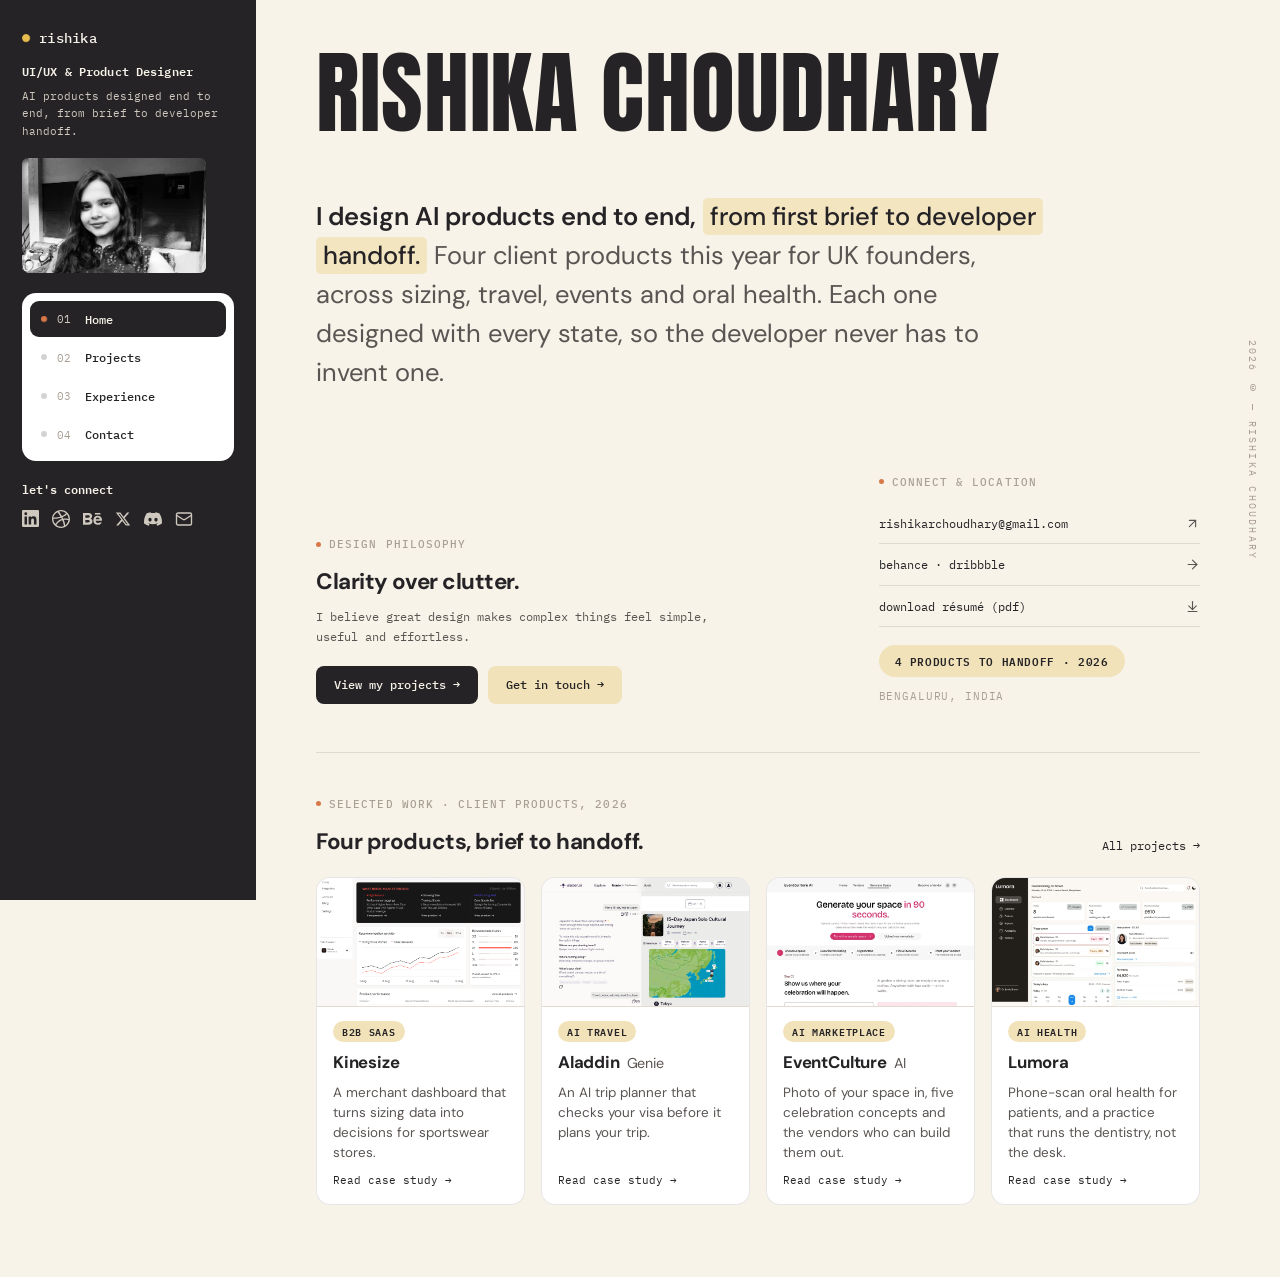
==== commit 5369ef7d: "Home: lead with client work; rename Work to Experience; trim concept cards Co-Authored-By: Claude Fa" ====
--- a/index.html
+++ b/index.html
@@ -4,7 +4,7 @@
   <meta charset="UTF-8" />
   <meta name="viewport" content="width=device-width, initial-scale=1.0" />
   <title>Rishika Choudhary — UI/UX &amp; Product Designer</title>
-  <meta name="description" content="Personal product design portfolio of Rishika Choudhary, UI/UX & Product Designer based in Bengaluru, India." />
+  <meta name="description" content="Product designer in Bengaluru. Four AI products designed end to end to developer handoff in 2026: Kinesize, Aladdin Genie, EventCulture AI and Lumora." />
 
   <!-- Browser tab icon -->
   <link rel="icon" href="favicon.svg" type="image/svg+xml" />
@@ -13,13 +13,13 @@
   <meta property="og:type" content="website" />
   <meta property="og:url" content="https://rishikarc11.github.io/rishika-portfolio/" />
   <meta property="og:title" content="Rishika Choudhary — UI/UX &amp; Product Designer" />
-  <meta property="og:description" content="I design thoughtful digital experiences that make complex interactions feel simple. Based in Bengaluru, India." />
+  <meta property="og:description" content="Product designer in Bengaluru. Four AI products designed end to end to developer handoff in 2026: Kinesize, Aladdin Genie, EventCulture AI and Lumora." />
   <meta property="og:image" content="https://rishikarc11.github.io/rishika-portfolio/og-image.png" />
   <meta property="og:image:width" content="1200" />
   <meta property="og:image:height" content="630" />
   <meta name="twitter:card" content="summary_large_image" />
   <meta name="twitter:title" content="Rishika Choudhary — UI/UX &amp; Product Designer" />
-  <meta name="twitter:description" content="I design thoughtful digital experiences that make complex interactions feel simple." />
+  <meta name="twitter:description" content="Product designer in Bengaluru. Four AI products designed end to end to developer handoff in 2026: Kinesize, Aladdin Genie, EventCulture AI and Lumora." />
   <meta name="twitter:image" content="https://rishikarc11.github.io/rishika-portfolio/og-image.png" />
 
   <link rel="preconnect" href="https://fonts.googleapis.com" />
@@ -61,7 +61,7 @@
             <span class="sidebar-name">rishika</span>
           </div>
           <p class="sidebar-role">UI/UX &amp; Product Designer</p>
-          <p class="sidebar-bio">Designing thoughtful digital experiences and simplifying complex user problems.</p>
+          <p class="sidebar-bio">AI products designed end to end, from brief to developer handoff.</p>
         </div>
 
         <div class="sidebar-portrait-wrap">
@@ -89,7 +89,7 @@
               <a href="#work" class="sidebar-nav-link" data-route="work">
                 <span class="nav-dot" aria-hidden="true"></span>
                 <span class="nav-num">03</span>
-                <span class="nav-label">Work</span>
+                <span class="nav-label">Experience</span>
               </a>
             </li>
             <li>
@@ -144,9 +144,9 @@
           <div class="hero-top">
             <h1 class="hero-display-name">RISHIKA CHOUDHARY</h1>
             <p class="hero-intro">
-              <strong class="intro-strong">I design thoughtful digital experiences</strong>
-              <span class="intro-highlight">that make complex interactions feel simple.</span>
-              I enjoy solving real user problems through research, interaction design and intuitive interfaces.
+              <strong class="intro-strong">I design AI products end to end,</strong>
+              <span class="intro-highlight">from first brief to developer handoff.</span>
+              Four client products this year for UK founders, across sizing, travel, events and oral health. Each one designed with every state, so the developer never has to invent one.
             </p>
           </div>
 
@@ -188,10 +188,61 @@
                 </a>
               </div>
               <div class="hero-badge-row">
-                <span class="pastel-badge">1+ YEARS OF EXPERIENCE</span>
+                <span class="pastel-badge">4 PRODUCTS TO HANDOFF &middot; 2026</span>
                 <span class="location-tag">BENGALURU, INDIA</span>
               </div>
             </div>
+          </div>
+        </section>
+
+        <section class="home-work" aria-label="Selected work">
+          <div class="home-work-head">
+            <div>
+              <div class="meta-label">
+                <span class="sage-dot-sm" aria-hidden="true"></span>
+                <span>SELECTED WORK &middot; CLIENT PRODUCTS, 2026</span>
+              </div>
+              <h2 class="home-work-title">Four products, brief to handoff.</h2>
+            </div>
+            <a href="#projects" class="home-work-all js-nav-link" data-route="projects">All projects <span aria-hidden="true">&rarr;</span></a>
+          </div>
+          <div class="home-work-grid">
+            <a href="kinesize.html" class="home-work-card">
+              <div class="home-work-thumb"><img src="work/kinesize/cover.png" alt="Kinesize merchant dashboard" loading="lazy" /></div>
+              <div class="home-work-body">
+                <span class="project-cat-pill">B2B SaaS</span>
+                <h3 class="home-work-name">Kinesize</h3>
+                <p class="home-work-line">A merchant dashboard that turns sizing data into decisions for sportswear stores.</p>
+                <span class="home-work-cta">Read case study <span aria-hidden="true">&rarr;</span></span>
+              </div>
+            </a>
+            <a href="aladdin.html" class="home-work-card">
+              <div class="home-work-thumb"><img src="work/aladdin/cover.jpg" alt="Aladdin Genie trip planner on mobile" loading="lazy" /></div>
+              <div class="home-work-body">
+                <span class="project-cat-pill">AI travel</span>
+                <h3 class="home-work-name">Aladdin <span>Genie</span></h3>
+                <p class="home-work-line">An AI trip planner that checks your visa before it plans your trip.</p>
+                <span class="home-work-cta">Read case study <span aria-hidden="true">&rarr;</span></span>
+              </div>
+            </a>
+            <a href="eventculture.html" class="home-work-card">
+              <div class="home-work-thumb"><img src="work/eventculture/cover.jpg" alt="EventCulture AI generate-space flow" loading="lazy" /></div>
+              <div class="home-work-body">
+                <span class="project-cat-pill">AI marketplace</span>
+                <h3 class="home-work-name">EventCulture <span>AI</span></h3>
+                <p class="home-work-line">Photo of your space in, five celebration concepts and the vendors who can build them out.</p>
+                <span class="home-work-cta">Read case study <span aria-hidden="true">&rarr;</span></span>
+              </div>
+            </a>
+            <a href="lumora.html" class="home-work-card">
+              <div class="home-work-thumb"><img src="work/lumora/cover.jpg" alt="Lumora dentist dashboard" loading="lazy" /></div>
+              <div class="home-work-body">
+                <span class="project-cat-pill">AI health</span>
+                <h3 class="home-work-name">Lumora</h3>
+                <p class="home-work-line">Phone-scan oral health for patients, and a practice that runs the dentistry, not the desk.</p>
+                <span class="home-work-cta">Read case study <span aria-hidden="true">&rarr;</span></span>
+              </div>
+            </a>
           </div>
         </section>
 
@@ -240,6 +291,78 @@
               </div>
             </a>
 
+
+            <!-- Aladdin Genie -->
+            <a href="aladdin.html" class="featured-card" aria-label="Read the Aladdin Genie case study">
+              <div class="featured-thumb-wrap">
+                <img src="work/aladdin/cover.jpg" alt="Aladdin web app showing the Genie chat, a day itinerary and a route map side by side" class="featured-thumb-img" loading="lazy" />
+              </div>
+              <div class="featured-body">
+                <div class="project-top-row">
+                  <span class="project-num">02</span>
+                  <span class="project-cat-pill">AI Travel &middot; iOS + Web</span>
+                </div>
+                <h3 class="project-title">Aladdin <span class="project-title-sub">Genie</span></h3>
+                <p class="featured-summary">An AI trip planner that checks your visa before it plans your trip. Conversational planning that hands off to purpose-built cards for choosing destinations, stays and routes, with an itinerary nothing in which is locked.</p>
+                <ul class="featured-meta">
+                  <li>Product designer, end to end</li>
+                  <li>Designed to handoff &middot; unlaunched</li>
+                  <li>iOS &middot; Web &middot; Conversation design</li>
+                </ul>
+                <span class="featured-cta">
+                  Read case study
+                  <svg width="13" height="13" viewBox="0 0 24 24" fill="none" stroke="currentColor" stroke-width="2.2" stroke-linecap="round" stroke-linejoin="round" aria-hidden="true"><path d="M5 12h14"/><path d="m12 5 7 7-7 7"/></svg>
+                </span>
+              </div>
+            </a>
+
+            <!-- EventCulture AI -->
+            <a href="eventculture.html" class="featured-card" aria-label="Read the EventCulture AI case study">
+              <div class="featured-thumb-wrap">
+                <img src="work/eventculture/cover.jpg" alt="EventCulture generate-space flow: describe how the celebration should feel, with event details and the tags the system picked up" class="featured-thumb-img" loading="lazy" />
+              </div>
+              <div class="featured-body">
+                <div class="project-top-row">
+                  <span class="project-num">03</span>
+                  <span class="project-cat-pill">AI Marketplace &middot; Web + Mobile</span>
+                </div>
+                <h3 class="project-title">EventCulture <span class="project-title-sub">AI</span></h3>
+                <p class="featured-summary">Picture your celebration before you plan it. A photo of your space and a sentence about the feeling become five photorealistic concepts in ninety seconds, then a brief to the vendors who can build the one you pick. Host website, generation flow and vendor dashboard.</p>
+                <ul class="featured-meta">
+                  <li>Product designer, end to end</li>
+                  <li>Designed to handoff &middot; unlaunched</li>
+                  <li>Web &middot; Mobile &middot; Two-sided</li>
+                </ul>
+                <span class="featured-cta">
+                  Read case study
+                  <svg width="13" height="13" viewBox="0 0 24 24" fill="none" stroke="currentColor" stroke-width="2.2" stroke-linecap="round" stroke-linejoin="round" aria-hidden="true"><path d="M5 12h14"/><path d="m12 5 7 7-7 7"/></svg>
+                </span>
+              </div>
+            </a>
+
+            <!-- Lumora -->
+            <a href="lumora.html" class="featured-card" aria-label="Read the Lumora case study">
+              <div class="featured-thumb-wrap">
+                <img src="work/lumora/cover.jpg" alt="Lumora dentist dashboard with today's figures and an AI-ranked triage queue" class="featured-thumb-img" loading="lazy" />
+              </div>
+              <div class="featured-body">
+                <div class="project-top-row">
+                  <span class="project-num">04</span>
+                  <span class="project-cat-pill">AI Health &middot; Two-sided</span>
+                </div>
+                <h3 class="project-title">Lumora</h3>
+                <p class="featured-summary">Scan your mouth on your phone, understand what changed, book the right dentist. On the other side, an AI-ranked triage queue, prepaid diary, instant payouts and one-button emergency leave. Patient app, dentist dashboard, two sites, light and dark.</p>
+                <ul class="featured-meta">
+                  <li>Product designer, end to end</li>
+                  <li>Designed to handoff &middot; unlaunched</li>
+                  <li>Patient app &middot; Dentist dashboard &middot; Web</li>
+                </ul>
+                <span class="featured-cta">
+                  Read case study
+                  <svg width="13" height="13" viewBox="0 0 24 24" fill="none" stroke="currentColor" stroke-width="2.2" stroke-linecap="round" stroke-linejoin="round" aria-hidden="true"><path d="M5 12h14"/><path d="m12 5 7 7-7 7"/></svg>
+                </span>
+              </div>
+            </a>
           </div>
 
           <!-- Category: concept explorations, mobile -->
@@ -257,24 +380,10 @@
               </div>
               <div class="project-card-body">
                 <div class="project-top-row">
-                  <span class="project-num">01</span>
                   <span class="project-cat-pill">Mobile Banking</span>
                 </div>
                 <h3 class="project-title">Northfield</h3>
-                <div class="psi-stack">
-                  <div class="psi-item psi-problem">
-                    <span class="psi-label">PROBLEM STATEMENT</span>
-                    <p class="psi-text">Mobile banking users need a clear and convenient way to manage everyday financial activities without navigating complicated interfaces.</p>
-                  </div>
-                  <div class="psi-item psi-solution">
-                    <span class="psi-label">SOLUTION</span>
-                    <p class="psi-text">A mobile banking experience designed around accessible financial information and straightforward banking interactions, guiding new members through their first 90 days.</p>
-                  </div>
-                  <div class="psi-item psi-impact">
-                    <span class="psi-label">IMPACT</span>
-                    <p class="psi-text">Aims to make everyday banking tasks easier to understand and manage through a more intuitive onboarding and account-management interface.</p>
-                  </div>
-                </div>
+                <p class="concept-summary">A mobile banking experience that guides new members through their first 90 days.</p>
                 <a href="https://www.behance.net/gallery/258571483/Northfield-Mobile-Banking" target="_blank" rel="noopener noreferrer" class="project-behance-link">
                   View full project on Behance
                   <svg width="12" height="12" viewBox="0 0 24 24" fill="none" stroke="currentColor" stroke-width="2.2" stroke-linecap="round" stroke-linejoin="round" aria-hidden="true"><path d="M7 7h10v10"/><path d="M7 17 17 7"/></svg>
@@ -289,24 +398,10 @@
               </div>
               <div class="project-card-body">
                 <div class="project-top-row">
-                  <span class="project-num">02</span>
                   <span class="project-cat-pill">Shared Airport Cab</span>
                 </div>
                 <h3 class="project-title">hop</h3>
-                <div class="psi-stack">
-                  <div class="psi-item psi-problem">
-                    <span class="psi-label">PROBLEM STATEMENT</span>
-                    <p class="psi-text">Airport travellers need a convenient way to find and coordinate shared cab rides, making airport transportation easier to plan and more affordable.</p>
-                  </div>
-                  <div class="psi-item psi-solution">
-                    <span class="psi-label">SOLUTION</span>
-                    <p class="psi-text">A shared airport cab booking experience with pool, women-only, and solo ride options — helping travellers discover and coordinate suitable rides through a streamlined interface.</p>
-                  </div>
-                  <div class="psi-item psi-impact">
-                    <span class="psi-label">IMPACT</span>
-                    <p class="psi-text">Aims to simplify airport commute planning and make shared transportation more convenient and cost-effective for everyday travellers.</p>
-                  </div>
-                </div>
+                <p class="concept-summary">Shared airport cab booking with pool, women-only and solo ride options.</p>
                 <a href="https://www.behance.net/gallery/258552567/Hop-Shared-Airport-Cab-App-UIUX-Case-Study" target="_blank" rel="noopener noreferrer" class="project-behance-link">
                   View full project on Behance
                   <svg width="12" height="12" viewBox="0 0 24 24" fill="none" stroke="currentColor" stroke-width="2.2" stroke-linecap="round" stroke-linejoin="round" aria-hidden="true"><path d="M7 7h10v10"/><path d="M7 17 17 7"/></svg>
@@ -321,24 +416,10 @@
               </div>
               <div class="project-card-body">
                 <div class="project-top-row">
-                  <span class="project-num">03</span>
                   <span class="project-cat-pill">Travel App</span>
                 </div>
                 <h3 class="project-title">Voya</h3>
-                <div class="psi-stack">
-                  <div class="psi-item psi-problem">
-                    <span class="psi-label">PROBLEM STATEMENT</span>
-                    <p class="psi-text">Planning a trip involves managing bookings, travel documents, itineraries and communication across different apps, making the journey difficult to organise.</p>
-                  </div>
-                  <div class="psi-item psi-solution">
-                    <span class="psi-label">SOLUTION</span>
-                    <p class="psi-text">A travel companion app combining curated packages, document storage, personalised checklists, itineraries, group chats, smart reminders and SOS features in one place.</p>
-                  </div>
-                  <div class="psi-item psi-impact">
-                    <span class="psi-label">IMPACT</span>
-                    <p class="psi-text">Creates a more organised and connected travel experience, helping travellers manage journeys with greater confidence and less fragmentation.</p>
-                  </div>
-                </div>
+                <p class="concept-summary">A travel companion that keeps bookings, documents, checklists and group chat in one place.</p>
                 <a href="https://www.behance.net/gallery/228704761/Voya-Travel-App-UIUX-Casestudy" target="_blank" rel="noopener noreferrer" class="project-behance-link">
                   View full project on Behance
                   <svg width="12" height="12" viewBox="0 0 24 24" fill="none" stroke="currentColor" stroke-width="2.2" stroke-linecap="round" stroke-linejoin="round" aria-hidden="true"><path d="M7 7h10v10"/><path d="M7 17 17 7"/></svg>
@@ -353,24 +434,10 @@
               </div>
               <div class="project-card-body">
                 <div class="project-top-row">
-                  <span class="project-num">04</span>
                   <span class="project-cat-pill">Pet Care App</span>
                 </div>
                 <h3 class="project-title">PetNest</h3>
-                <div class="psi-stack">
-                  <div class="psi-item psi-problem">
-                    <span class="psi-label">PROBLEM STATEMENT</span>
-                    <p class="psi-text">Pet parents often manage grooming, vaccinations, deworming, everyday essentials and caretaker services across multiple platforms — creating fragmented, stressful workflows.</p>
-                  </div>
-                  <div class="psi-item psi-solution">
-                    <span class="psi-label">SOLUTION</span>
-                    <p class="psi-text">A mobile pet-care experience combining pet profiles, health reminders, service bookings, an online store, caretaker hiring and payment tracking in one organised app.</p>
-                  </div>
-                  <div class="psi-item psi-impact">
-                    <span class="psi-label">IMPACT</span>
-                    <p class="psi-text">Aims to simplify pet parenting by bringing essential care activities and services into a single, accessible experience.</p>
-                  </div>
-                </div>
+                <p class="concept-summary">Pet profiles, health reminders, service bookings and payment tracking in one app.</p>
                 <a href="https://www.behance.net/gallery/225611419/PetNest-Pet-Care-App-UIUX-Casestudy" target="_blank" rel="noopener noreferrer" class="project-behance-link">
                   View full project on Behance
                   <svg width="12" height="12" viewBox="0 0 24 24" fill="none" stroke="currentColor" stroke-width="2.2" stroke-linecap="round" stroke-linejoin="round" aria-hidden="true"><path d="M7 7h10v10"/><path d="M7 17 17 7"/></svg>
@@ -394,24 +461,10 @@
               </div>
               <div class="project-card-body">
                 <div class="project-top-row">
-                  <span class="project-num">05</span>
                   <span class="project-cat-pill">Responsive Website</span>
                 </div>
                 <h3 class="project-title">FitTrack <span class="project-title-sub">Website</span></h3>
-                <div class="psi-stack">
-                  <div class="psi-item psi-problem">
-                    <span class="psi-label">PROBLEM STATEMENT</span>
-                    <p class="psi-text">People need an accessible way to monitor fitness goals and workout progress while managing health activities consistently across devices.</p>
-                  </div>
-                  <div class="psi-item psi-solution">
-                    <span class="psi-label">SOLUTION</span>
-                    <p class="psi-text">A responsive fitness website featuring personalised fitness plans, calorie tracking, step counts, heart-rate insights and flexible workout schedules accessible from any screen size.</p>
-                  </div>
-                  <div class="psi-item psi-impact">
-                    <span class="psi-label">IMPACT</span>
-                    <p class="psi-text">Aims to help users stay consistent with fitness goals through accessible information, clear navigation and motivational tools across desktop and mobile.</p>
-                  </div>
-                </div>
+                <p class="concept-summary">A responsive fitness site with personalised plans, calorie tracking and heart-rate insights.</p>
                 <a href="https://www.behance.net/gallery/226906173/FitTrack-Responsive-Website-UIUX-Casestudy" target="_blank" rel="noopener noreferrer" class="project-behance-link">
                   View full project on Behance
                   <svg width="12" height="12" viewBox="0 0 24 24" fill="none" stroke="currentColor" stroke-width="2.2" stroke-linecap="round" stroke-linejoin="round" aria-hidden="true"><path d="M7 7h10v10"/><path d="M7 17 17 7"/></svg>
@@ -426,24 +479,10 @@
               </div>
               <div class="project-card-body">
                 <div class="project-top-row">
-                  <span class="project-num">06</span>
                   <span class="project-cat-pill">Fitness Dashboard</span>
                 </div>
                 <h3 class="project-title">FitTrack <span class="project-title-sub">Dashboard</span></h3>
-                <div class="psi-stack">
-                  <div class="psi-item psi-problem">
-                    <span class="psi-label">PROBLEM STATEMENT</span>
-                    <p class="psi-text">Managing workouts, health data, meal planning and fitness progress across different tools makes it difficult to maintain a clear picture of personal fitness.</p>
-                  </div>
-                  <div class="psi-item psi-solution">
-                    <span class="psi-label">SOLUTION</span>
-                    <p class="psi-text">A centralised fitness dashboard bringing workout tracking, health monitoring (calories, heart rate, steps), meal planning and progress updates into one unified interface.</p>
-                  </div>
-                  <div class="psi-item psi-impact">
-                    <span class="psi-label">IMPACT</span>
-                    <p class="psi-text">Helps users stay organised and understand their fitness progress without switching between multiple applications or losing track of their data.</p>
-                  </div>
-                </div>
+                <p class="concept-summary">One dashboard for workouts, health data, meal planning and progress.</p>
                 <a href="https://www.behance.net/gallery/226137691/FitTrack-Fitness-Tracking-Dashboard-UIUX-Casestudy" target="_blank" rel="noopener noreferrer" class="project-behance-link">
                   View full project on Behance
                   <svg width="12" height="12" viewBox="0 0 24 24" fill="none" stroke="currentColor" stroke-width="2.2" stroke-linecap="round" stroke-linejoin="round" aria-hidden="true"><path d="M7 7h10v10"/><path d="M7 17 17 7"/></svg>
@@ -461,7 +500,7 @@
           <div class="page-header">
             <div class="meta-label">
               <span class="sage-dot-sm" aria-hidden="true"></span>
-              <span>03 / WORK</span>
+              <span>03 / EXPERIENCE</span>
             </div>
             <h2 class="page-title">Professional Experience</h2>
             <p class="page-subtitle">My career in product design, UX, and cross-functional collaboration.</p>
@@ -480,6 +519,7 @@
                 <li>Conducted competitor analysis across all 6 products, developed information architecture, and mapped 6 end-to-end user flows.</li>
                 <li>Designed 2,000+ screens and UI states; used Claude, ChatGPT, Google Stitch, Lovable, and Bolt for research synthesis, ideation, and prototyping.</li>
               </ul>
+              <p class="experience-links">Case studies: <a href="kinesize.html">Kinesize</a> &middot; <a href="aladdin.html">Aladdin Genie</a> &middot; <a href="eventculture.html">EventCulture AI</a> &middot; <a href="lumora.html">Lumora</a></p>
             </article>
 
             <article class="experience-item">
--- a/styles.css
+++ b/styles.css
@@ -179,9 +179,9 @@
    HOME PAGE
    ========================================================================== */
 .hero-section{
-  min-height:100vh;display:flex;flex-direction:column;
+  min-height:auto;display:flex;flex-direction:column;
   justify-content:space-between;
-  padding:52px 80px 56px 60px;max-width:1240px;
+  padding:52px 80px 48px 60px;max-width:1240px;
 }
 .hero-top{display:flex;flex-direction:column;}
 
@@ -649,3 +649,131 @@
   .cs-topbar-contact{display:none;}
 }
 .cs-figure--canvas img{max-height:620px;object-fit:cover;object-position:top left;}
+
+/* Case study timeline */
+.cs-timeline{list-style:none;padding:0;margin-top:26px;position:relative;}
+.cs-timeline::before{content:'';position:absolute;left:118px;top:6px;bottom:6px;width:1px;background:var(--border-soft);}
+.cs-timeline li{display:grid;grid-template-columns:96px 1fr;gap:0 44px;padding:0 0 26px;position:relative;}
+.cs-timeline li:last-child{padding-bottom:0;}
+.cs-timeline li::before{
+  content:'';position:absolute;left:113px;top:7px;width:11px;height:11px;border-radius:50%;
+  background:var(--mustard-yellow);border:2px solid var(--warm-ivory);box-shadow:0 0 0 1px var(--border-soft);
+}
+.cs-tl-when{font-family:var(--font-mono);font-size:.72rem;letter-spacing:.06em;text-transform:uppercase;color:var(--ink-muted);padding-top:3px;text-align:right;}
+.cs-tl-body h3{font-size:1rem;font-weight:700;margin-bottom:5px;color:var(--plum-charcoal);}
+.cs-tl-body p{font-size:.95rem !important;line-height:1.6;color:var(--ink-muted) !important;margin:0 !important;}
+@media(max-width:560px){
+  .cs-timeline::before{left:5px;}
+  .cs-timeline li{grid-template-columns:1fr;gap:4px;padding-left:24px;}
+  .cs-timeline li::before{left:0;}
+  .cs-tl-when{text-align:left;}
+}
+
+/* Case study: phone groups and title suffix */
+.cs-title-sub{display:block;font-family:var(--font-sans);font-weight:500;font-size:clamp(1.1rem,2vw,1.5rem);letter-spacing:.14em;text-transform:uppercase;color:var(--burnt-orange);margin-top:6px;}
+.cs-phones{display:grid;grid-template-columns:repeat(3,minmax(0,1fr));gap:20px;align-items:start;}
+.cs-phones--2{grid-template-columns:repeat(2,minmax(0,1fr));max-width:720px;margin:0 auto;}
+.cs-phones img{border-radius:22px;}
+@media(max-width:960px){
+  .cs-phones{gap:12px;}
+  .cs-phones img{border-radius:14px;}
+}
+@media(max-width:560px){
+  .cs-phones{grid-template-columns:1fr 1fr;}
+  .cs-phones img:nth-child(3){display:none;}
+}
+
+/* Case study: scrollable device frames for full-length screens */
+.cs-device{
+  height:min(760px,78vh);overflow-y:auto;overscroll-behavior:contain;
+  border-radius:22px;border:1px solid var(--border-soft);background:var(--white);
+  box-shadow:0 24px 60px -36px rgba(37,35,38,0.45);
+  scrollbar-width:thin;scrollbar-color:rgba(37,35,38,0.25) transparent;
+}
+.cs-device img,.cs-scroll img{border-radius:0;border:none;box-shadow:none;width:100%;height:auto;display:block;}
+.cs-device::-webkit-scrollbar{width:6px;}
+.cs-device::-webkit-scrollbar-thumb{background:rgba(37,35,38,0.22);border-radius:999px;}
+.cs-phones .cs-device{border-radius:22px;}
+.cs-scroll{
+  max-height:min(720px,80vh);overflow-y:auto;overscroll-behavior:contain;
+  border-radius:14px;border:1px solid var(--border-soft);background:var(--white);
+  box-shadow:0 24px 60px -36px rgba(37,35,38,0.45);
+  scrollbar-width:thin;scrollbar-color:rgba(37,35,38,0.25) transparent;
+}
+.cs-scroll::-webkit-scrollbar{width:6px;}
+.cs-scroll::-webkit-scrollbar-thumb{background:rgba(37,35,38,0.22);border-radius:999px;}
+@media(max-width:960px){
+  .cs-device{height:min(620px,70vh);border-radius:14px;}
+  .cs-phones .cs-device{border-radius:14px;}
+}
+@media(max-width:560px){
+  .cs-phones .cs-device:nth-child(3){display:none;}
+  .cs-phones img:nth-child(3){display:block;}
+}
+
+/* Case study: finished-trip layout (phone + web side by side) */
+.cs-trip{display:grid;grid-template-columns:minmax(0,1fr) minmax(0,2.2fr);gap:20px;align-items:start;}
+.cs-device--tall{height:min(820px,84vh);max-height:none;}
+.cs-scroll--tall{max-height:min(820px,84vh);}
+@media(max-width:960px){
+  .cs-trip{grid-template-columns:1fr;}
+  .cs-device--tall{height:min(640px,72vh);}
+  .cs-scroll--tall{max-height:min(640px,72vh);}
+  .cs-trip .cs-device{max-width:360px;margin:0 auto;}
+}
+
+/* Case study: prototype walkthrough video (recording includes the device bezel) */
+.cs-video-wrap{position:relative;max-width:380px;margin:0 auto;border-radius:48px;overflow:hidden;background:var(--warm-ivory);}
+.cs-video{display:block;width:100%;height:auto;border-radius:48px;}
+.cs-video-play{
+  position:absolute;left:50%;top:50%;transform:translate(-50%,-50%);
+  width:64px;height:64px;border-radius:50%;display:grid;place-items:center;
+  background:rgba(37,35,38,0.78);color:var(--warm-ivory);backdrop-filter:blur(6px);
+  transition:opacity var(--fast) var(--ease),transform var(--fast) var(--ease);
+}
+.cs-video-play svg{margin-left:3px;}
+.cs-video-play:hover{transform:translate(-50%,-50%) scale(1.06);}
+.cs-video-wrap.is-playing .cs-video-play{opacity:0;pointer-events:none;}
+.cs-proto-link{color:var(--plum-charcoal);font-weight:600;margin-left:6px;}
+.cs-proto-link:hover{color:var(--burnt-orange);}
+@media(max-width:560px){.cs-video-wrap,.cs-video{border-radius:32px;}}
+.cs-trip--3{grid-template-columns:minmax(0,1fr) minmax(0,1fr) minmax(0,2.1fr);}
+@media(max-width:960px){.cs-trip--3{grid-template-columns:1fr 1fr;}.cs-trip--3 .cs-scroll{grid-column:1 / -1;}.cs-trip--3 .cs-device{max-width:none;}}
+.cs-figure--small{max-width:460px;}
+.cs-figure--small img{width:343px;max-width:100%;margin:0 auto;}
+.cs-figure--small img{box-shadow:0 18px 44px -30px rgba(37,35,38,0.4);}
+.cs-trip--hero{grid-template-columns:minmax(0,2.4fr) minmax(0,1fr);}
+@media(max-width:960px){.cs-trip--hero{grid-template-columns:1fr;}.cs-trip--hero .cs-device{max-width:360px;margin:0 auto;}}
+.cs-trip--even{grid-template-columns:1fr 1fr;}
+@media(max-width:960px){.cs-trip--even{grid-template-columns:1fr;}}
+
+/* ---------- Home: selected work strip ---------- */
+.home-work{padding:0 80px 72px 60px;max-width:1240px;}
+.home-work-head{display:flex;align-items:flex-end;justify-content:space-between;gap:16px;margin-bottom:18px;border-top:1px solid var(--border-soft);padding-top:36px;}
+.home-work-title{font-family:var(--font-sans);font-size:clamp(1.2rem,1.75vw,1.5rem);font-weight:700;letter-spacing:-.02em;color:var(--plum-charcoal);}
+.home-work-all{font-family:var(--font-mono);font-size:.75rem;color:var(--plum-charcoal);white-space:nowrap;padding-bottom:4px;}
+.home-work-all:hover{color:var(--burnt-orange);}
+.home-work-grid{display:grid;grid-template-columns:repeat(4,minmax(0,1fr));gap:16px;}
+.home-work-card{background:var(--white);border:1px solid var(--border-soft);border-radius:14px;overflow:hidden;display:flex;flex-direction:column;transition:transform var(--medium) var(--ease),box-shadow var(--medium) var(--ease),border-color var(--medium) var(--ease);}
+.home-work-card:hover,.home-work-card:focus-visible{transform:translateY(-3px);box-shadow:0 14px 36px rgba(37,35,38,.09);border-color:var(--mustard-yellow);outline:none;}
+.home-work-thumb{aspect-ratio:16/10;overflow:hidden;background:var(--butter-surface);border-bottom:1px solid var(--border-soft);}
+.home-work-thumb img{width:100%;height:100%;object-fit:cover;object-position:top left;display:block;transition:transform var(--medium) var(--ease);}
+.home-work-card:hover .home-work-thumb img{transform:scale(1.03);}
+.home-work-body{padding:14px 16px 16px;display:flex;flex-direction:column;align-items:flex-start;gap:8px;flex:1;}
+.home-work-name{font-family:var(--font-sans);font-size:1.05rem;font-weight:700;color:var(--plum-charcoal);letter-spacing:-.01em;}
+.home-work-name span{font-weight:400;color:var(--ink-muted);font-size:.85em;margin-left:3px;}
+.home-work-card:hover .home-work-name{color:var(--burnt-orange);}
+.home-work-line{font-size:.84rem;line-height:1.5;color:var(--ink-muted);flex:1;}
+.home-work-cta{font-family:var(--font-mono);font-size:.7rem;color:var(--plum-charcoal);}
+.home-work-card:hover .home-work-cta{color:var(--burnt-orange);}
+@media(max-width:1100px){.home-work-grid{grid-template-columns:repeat(2,minmax(0,1fr));}}
+@media(max-width:960px){.home-work{padding:0 22px 56px;} .home-work-head{padding-top:28px;}}
+@media(max-width:560px){.home-work-grid{grid-template-columns:1fr;}}
+
+/* Experience: case study links */
+.experience-links{margin-top:12px;font-family:var(--font-mono);font-size:.72rem;color:var(--ink-subtle);line-height:1.8;}
+.experience-links a{color:var(--plum-charcoal);border-bottom:1px solid var(--border-soft);}
+.experience-links a:hover{color:var(--burnt-orange);border-bottom-color:var(--burnt-orange);}
+
+/* Concept cards: one-line summary */
+.concept-summary{font-size:.88rem;line-height:1.55;color:var(--ink-muted);margin-bottom:16px;}
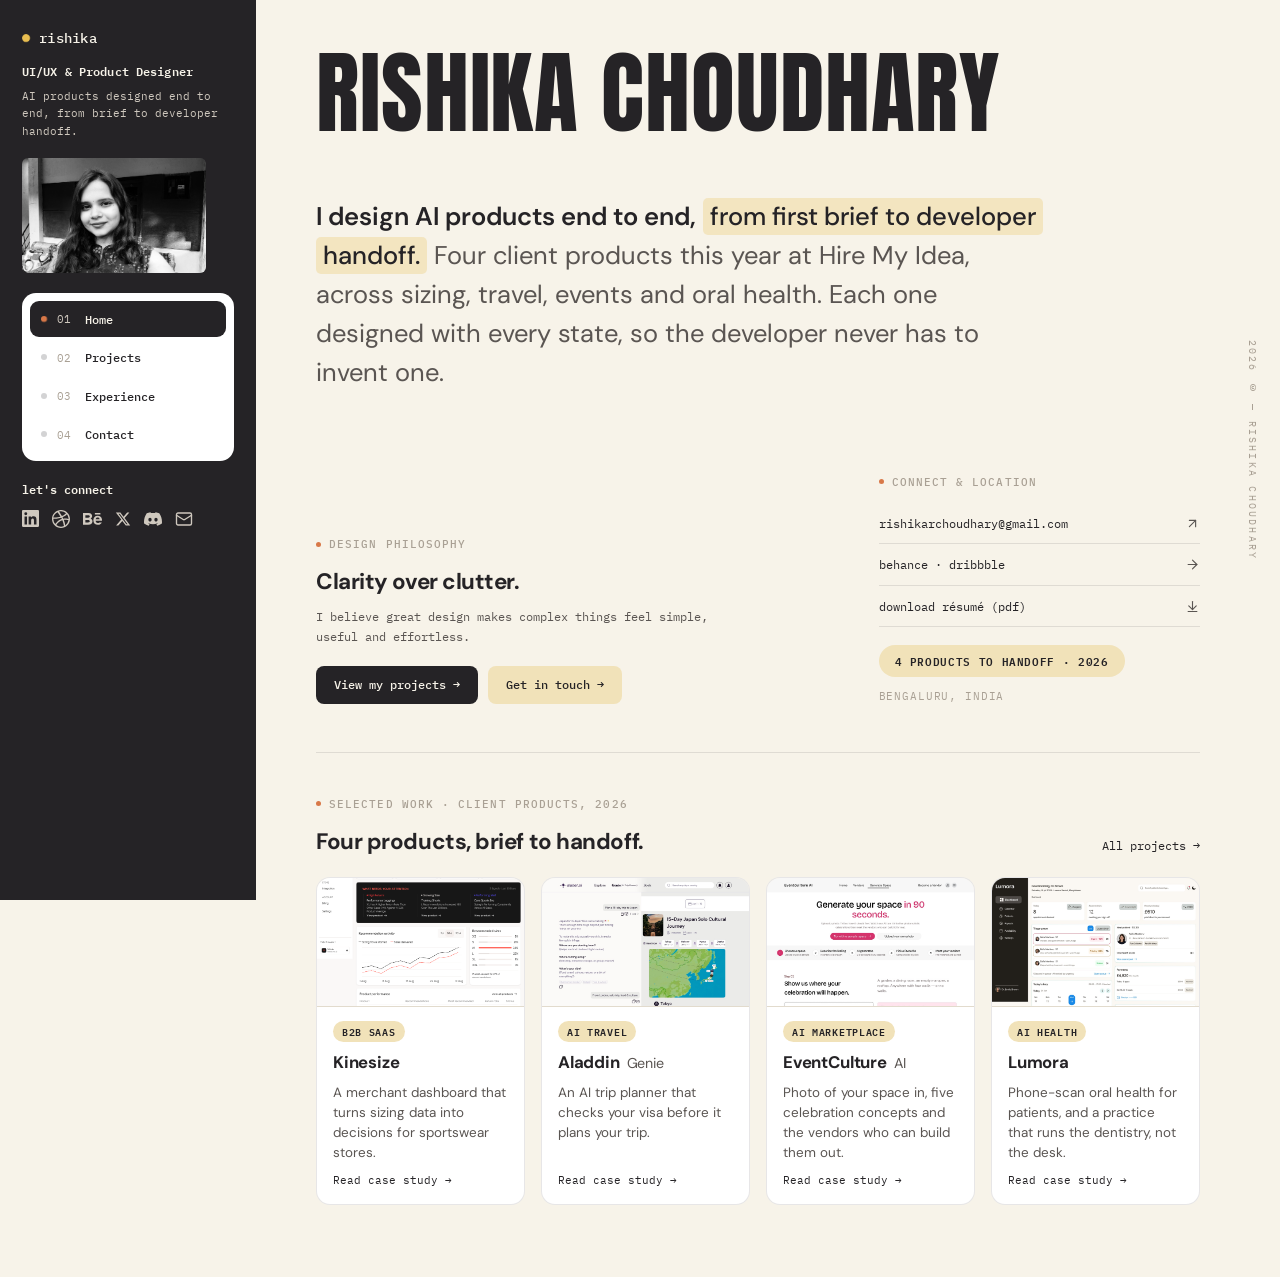
==== commit 0dec2521: "Home intro: client products at Hire My Idea, not UK founders Co-Authored-By: Claude Fable 5.1 <norep" ====
--- a/index.html
+++ b/index.html
@@ -146,7 +146,7 @@
             <p class="hero-intro">
               <strong class="intro-strong">I design AI products end to end,</strong>
               <span class="intro-highlight">from first brief to developer handoff.</span>
-              Four client products this year for UK founders, across sizing, travel, events and oral health. Each one designed with every state, so the developer never has to invent one.
+              Four client products this year at Hire My Idea, across sizing, travel, events and oral health. Each one designed with every state, so the developer never has to invent one.
             </p>
           </div>
 
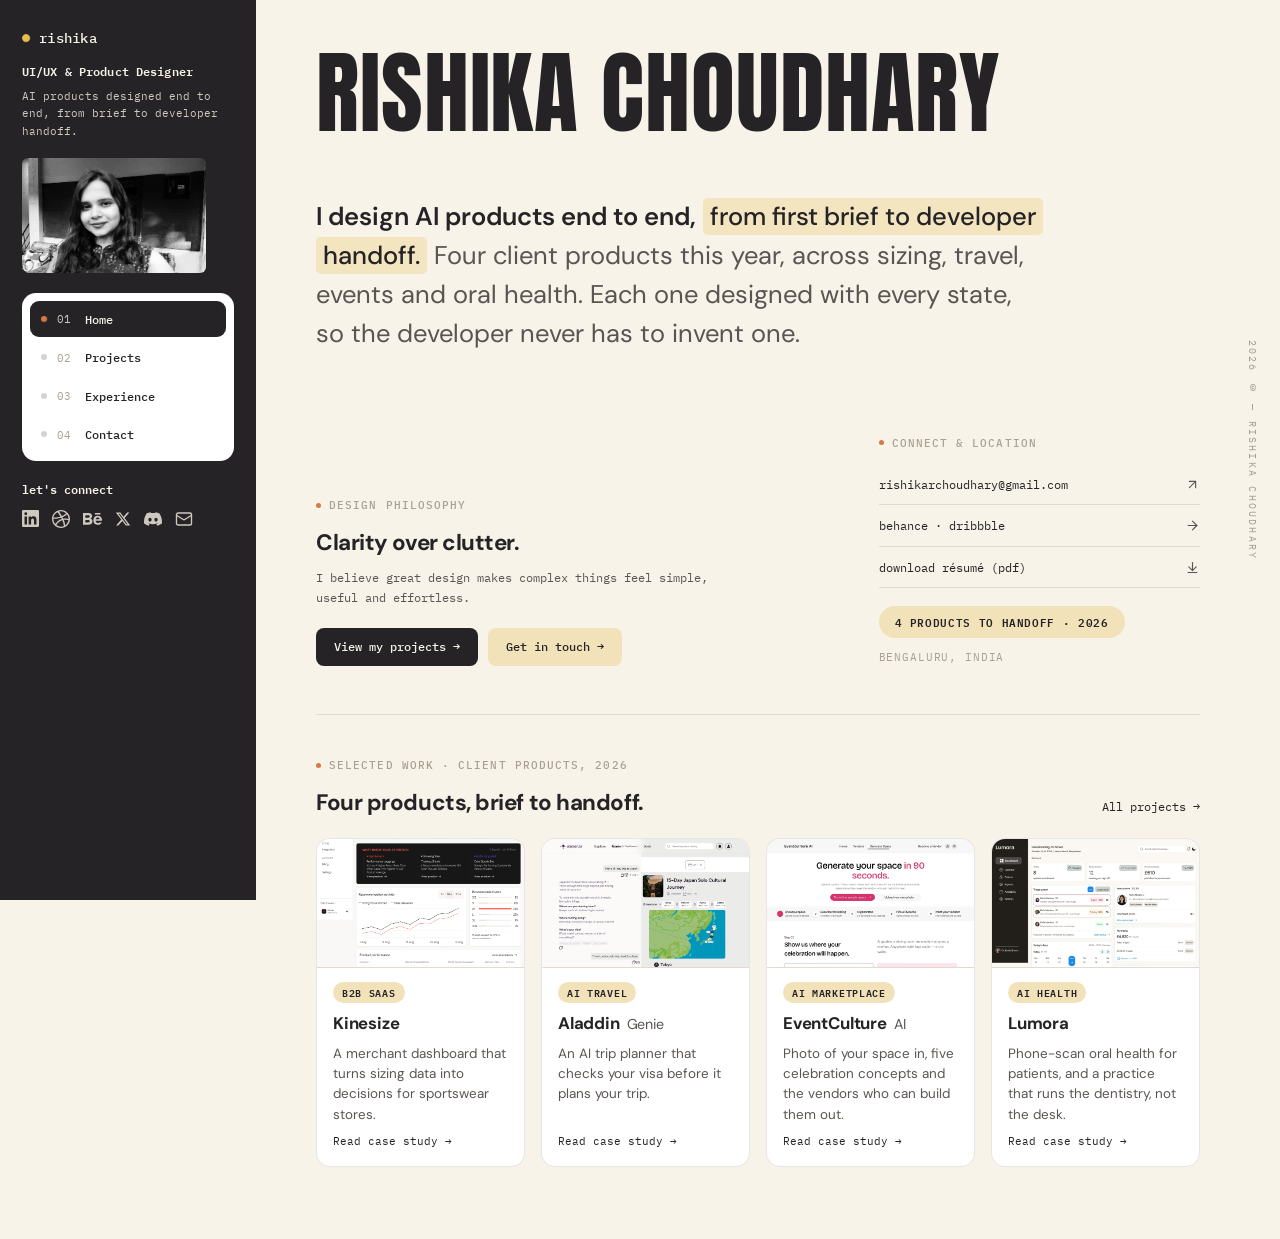
==== commit 23c4fe3a: "Home intro: drop employer name Co-Authored-By: Claude Fable 5.1 <noreply@anthropic.com>" ====
--- a/index.html
+++ b/index.html
@@ -146,7 +146,7 @@
             <p class="hero-intro">
               <strong class="intro-strong">I design AI products end to end,</strong>
               <span class="intro-highlight">from first brief to developer handoff.</span>
-              Four client products this year at Hire My Idea, across sizing, travel, events and oral health. Each one designed with every state, so the developer never has to invent one.
+              Four client products this year, across sizing, travel, events and oral health. Each one designed with every state, so the developer never has to invent one.
             </p>
           </div>
 
